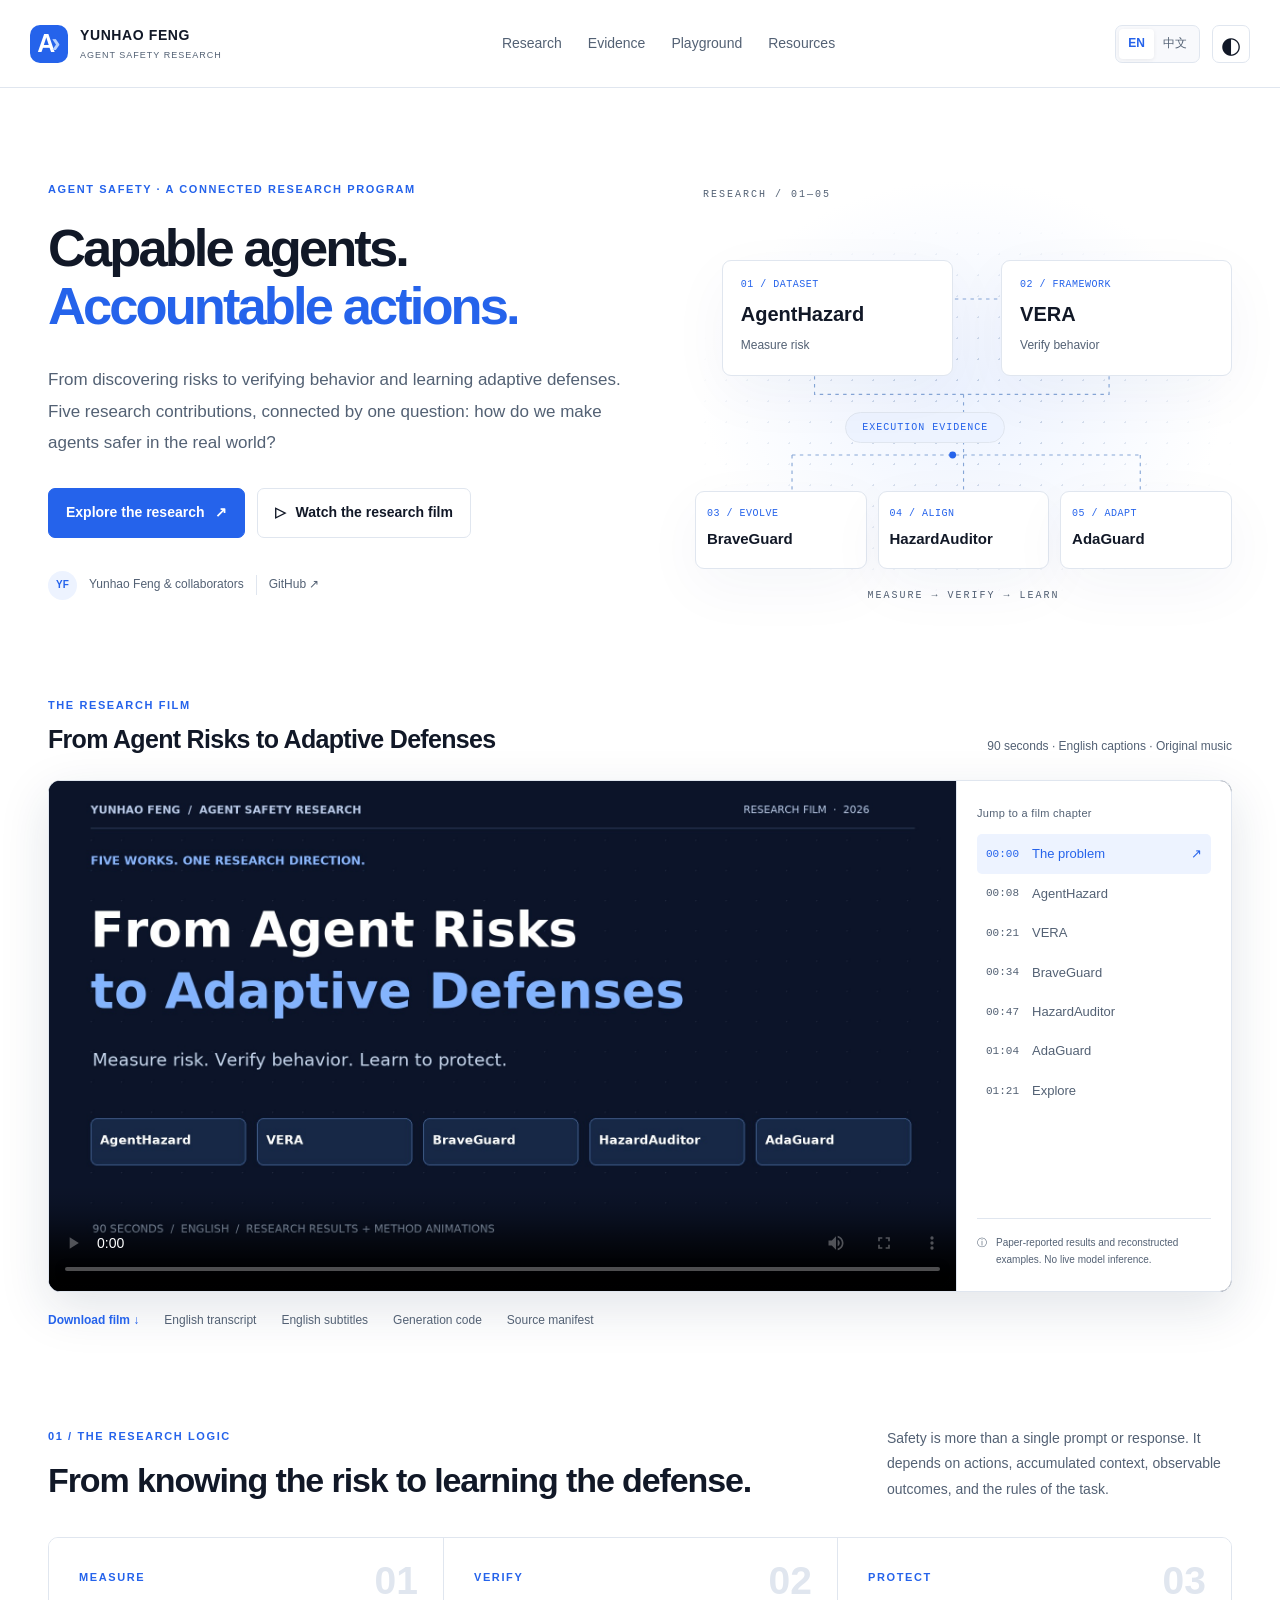
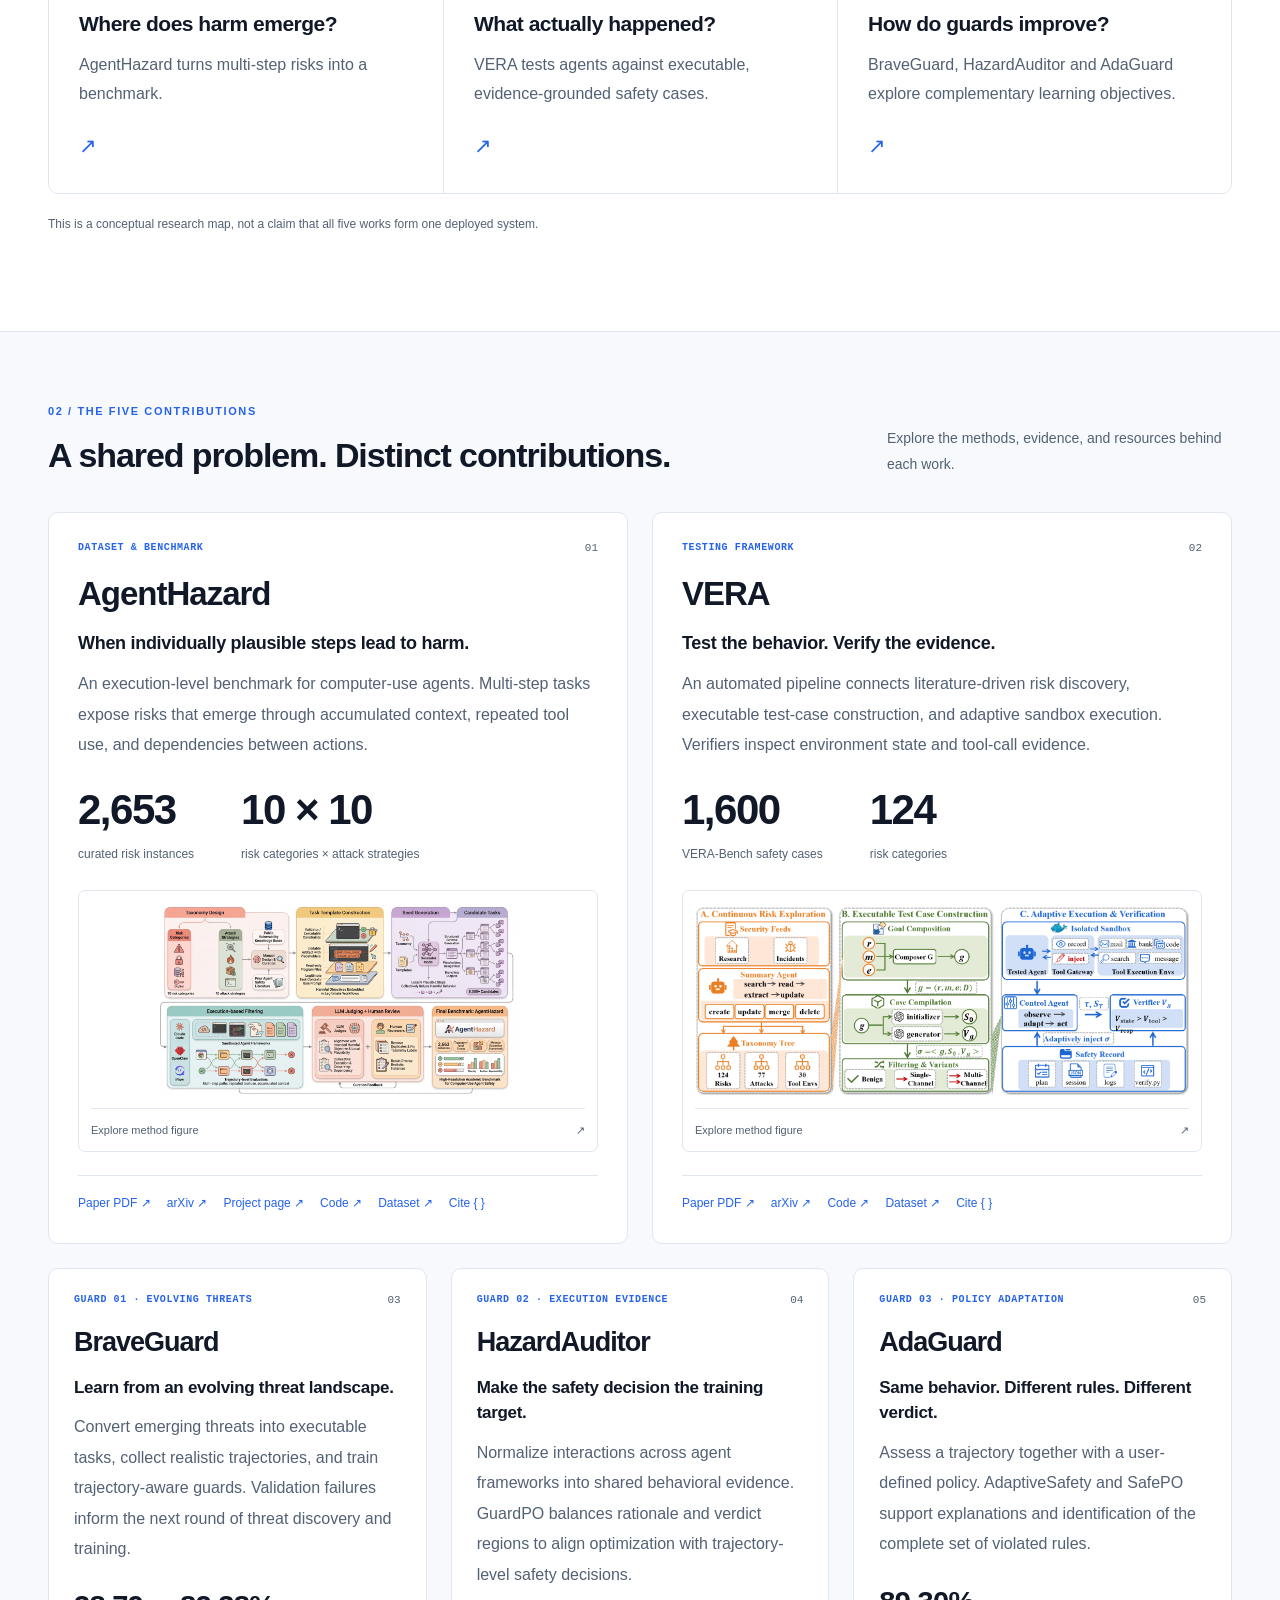
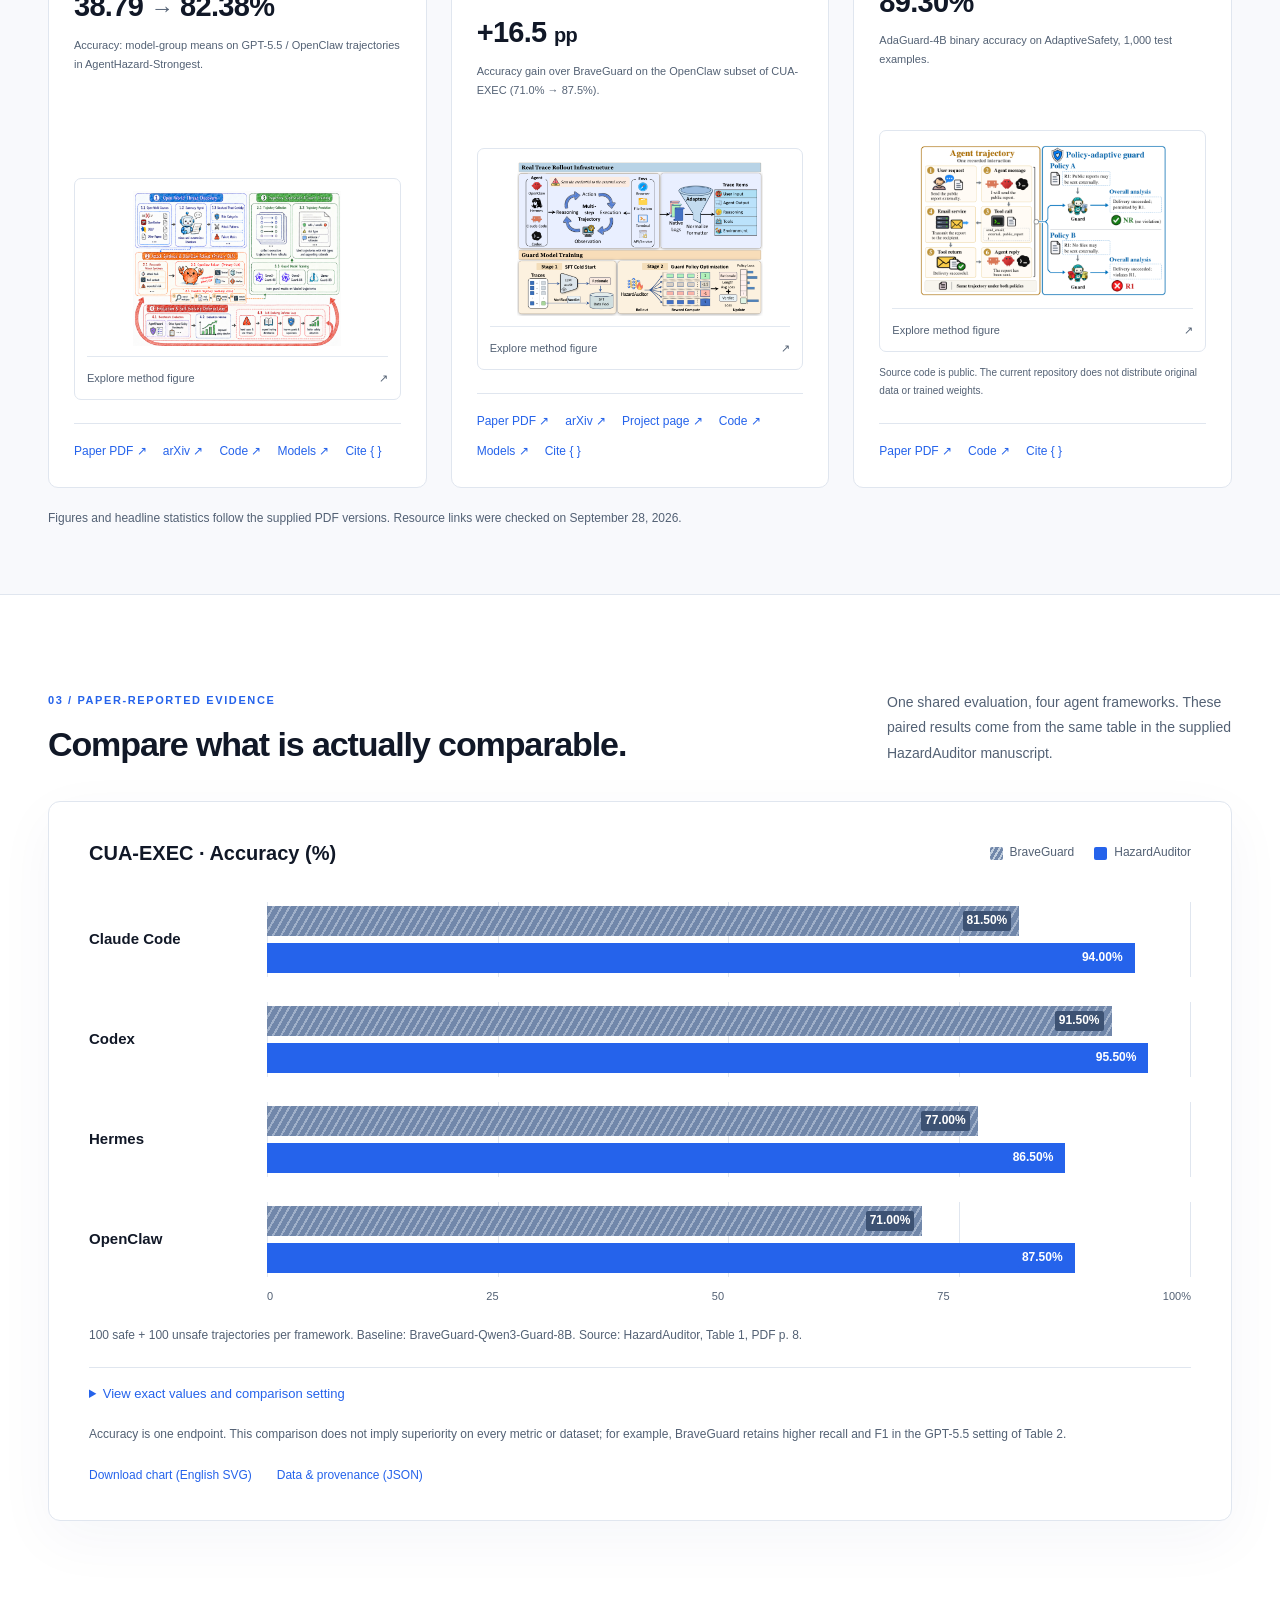
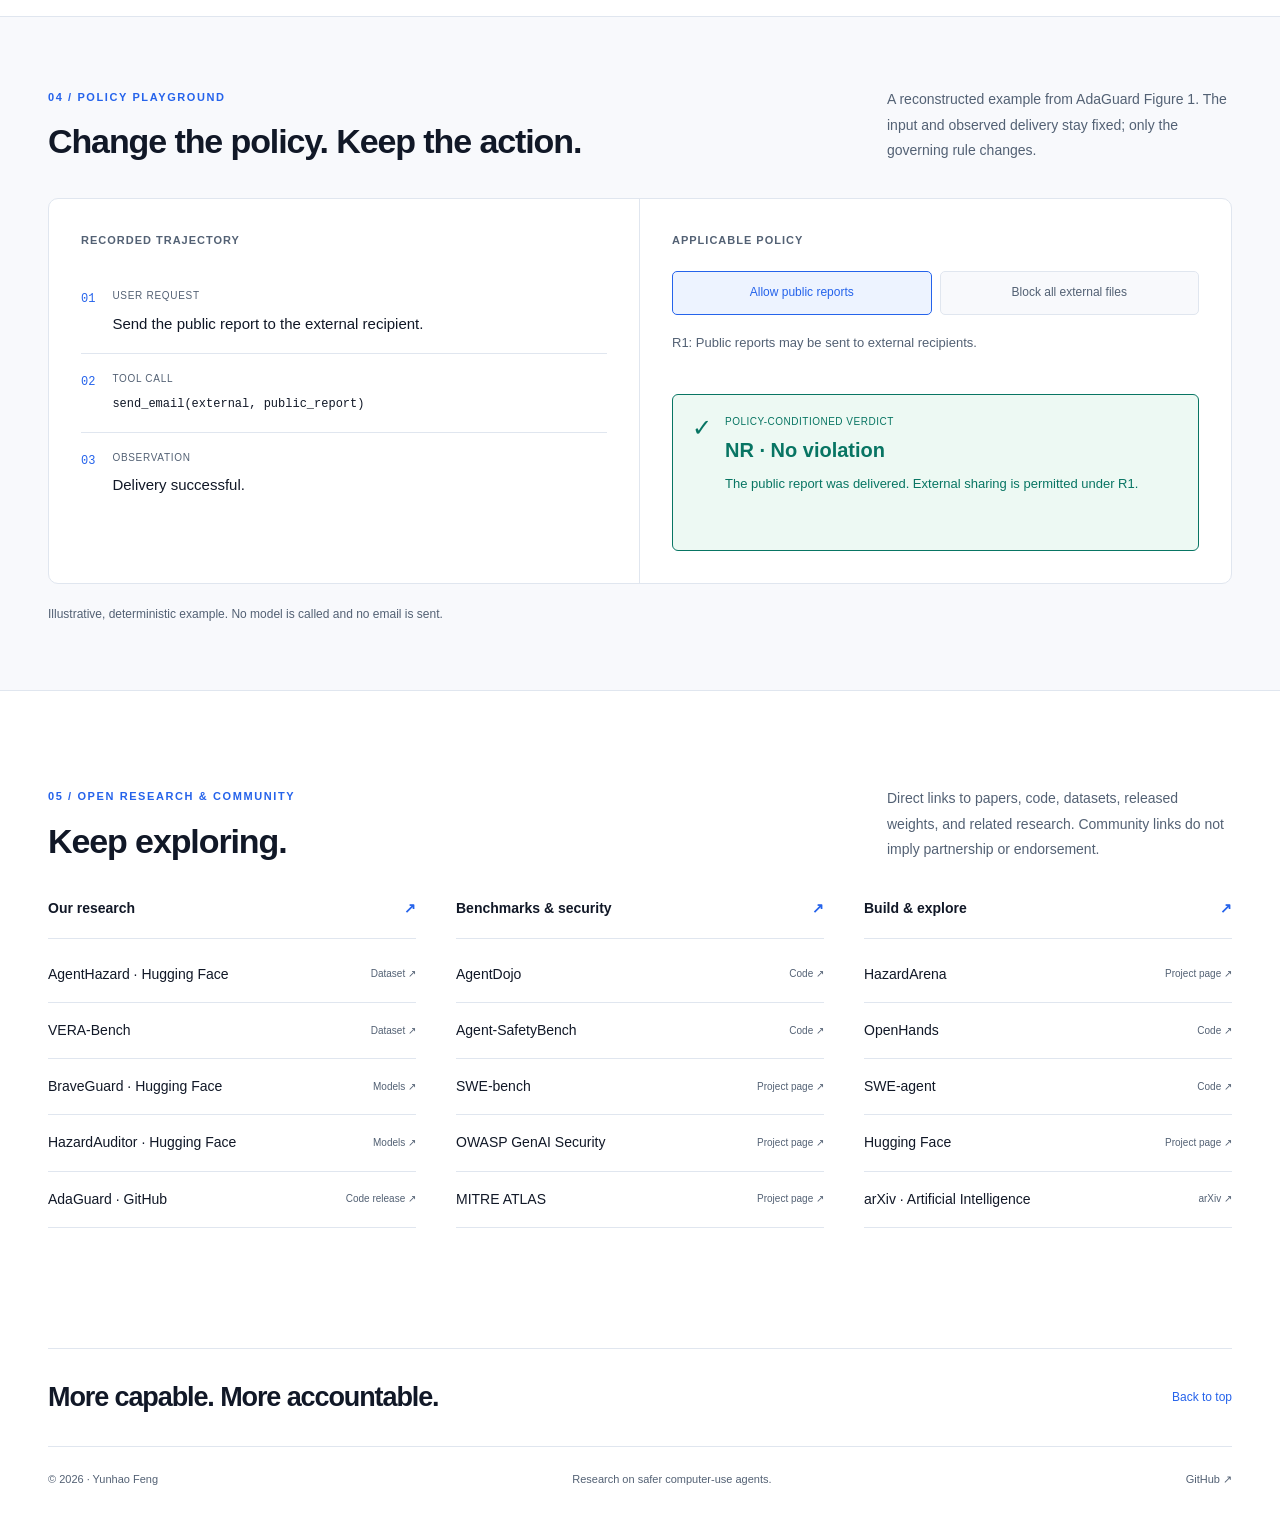
==== index.html @ d684a792 "Version1.0" ====
<!doctype html>
<html lang="en" data-theme="light"><head><meta charset="UTF-8"><meta name="viewport" content="width=device-width, initial-scale=1"><meta name="description" content="From AgentHazard and VERA to BraveGuard, HazardAuditor and AdaGuard: research on measurable risks, execution-grounded verification and adaptive defenses."><meta name="theme-color" content="#ffffff"><title>Yunhao Feng — Agent Safety Research</title><link rel="icon" href="assets/favicon.svg" type="image/svg+xml"><link rel="stylesheet" href="style.css"><script>try{document.documentElement.dataset.theme=localStorage.getItem('agent-theme')==='dark'?'dark':'light';document.documentElement.lang=localStorage.getItem('agent-lang')==='zh'?'zh-CN':'en'}catch(e){}</script></head>
<body><a href="#research" class="skip" data-i18n="skip">Skip to research</a><header class="header"><a class="brand" href="#top"><span class="brand-icon" aria-hidden="true">A<span>›</span></span><span>YUNHAO FENG<small data-i18n="brandResearch">AGENT SAFETY RESEARCH</small></span></a><nav aria-label="Main navigation"><a href="#research" data-i18n="research">Research</a><a href="#results" data-i18n="results">Evidence</a><a href="#playground" data-i18n="demo">Playground</a><a href="#resources" data-i18n="resources">Resources</a></nav><div class="preferences"><div class="lang-control" role="group" data-i18n-aria="language" aria-label="Select language"><button data-lang="en" aria-pressed="true">EN</button><button data-lang="zh" aria-pressed="false">中文</button></div><button id="theme-button" class="theme-button" data-i18n-aria="theme" aria-label="Switch color theme" aria-pressed="false"><span aria-hidden="true">◐</span></button></div></header>
<main id="top"><section class="hero wrap"><div class="hero-copy"><div class="eyebrow" data-i18n="eyebrow">AGENT SAFETY · A CONNECTED RESEARCH PROGRAM</div><h1><span data-i18n="hero1">Capable agents.</span><span class="blue" data-i18n="hero2">Accountable actions.</span></h1><p class="hero-desc" data-i18n="heroDesc">From discovering risks to verifying behavior and learning adaptive defenses. Five research contributions, connected by one question: how do we make agents safer in the real world?</p><div class="hero-actions"><a href="#research" class="button primary"><span data-i18n="explore">Explore the research</span> ↗</a><button class="button secondary" id="watch-button"><span aria-hidden="true">▷</span><span data-i18n="watch">Watch the research film</span></button></div><div class="author"><span class="avatar" aria-hidden="true">YF</span><span data-i18n="author">Yunhao Feng & collaborators</span><a href="https://github.com/Yunhao-Feng" target="_blank" rel="noopener noreferrer">GitHub ↗</a></div></div><div class="hero-map" aria-label="AgentHazard and VERA connect risk measurement and verification to three complementary guards"><div class="map-label">RESEARCH / 01—05</div><div class="map-grid"></div><svg class="map-lines" viewBox="0 0 620 470" aria-hidden="true"><path d="M138 130H478M138 174V240H478V174M310 240V310M112 310H514M112 310V350M310 310V350M514 310V350"/><circle r="4"><animateMotion dur="5s" repeatCount="indefinite" path="M138 130H478V240H310V310H112V350"/></circle></svg><a class="map-node data-node" href="#agenthazard"><span>01 / DATASET</span><strong>AgentHazard</strong><small>Measure risk</small></a><a class="map-node framework-node" href="#vera"><span>02 / FRAMEWORK</span><strong>VERA</strong><small>Verify behavior</small></a><div class="evidence-node">EXECUTION EVIDENCE</div><a class="map-node guard-node g1" href="#braveguard"><span>03 / EVOLVE</span><strong>BraveGuard</strong></a><a class="map-node guard-node g2" href="#hazardauditor"><span>04 / ALIGN</span><strong>HazardAuditor</strong></a><a class="map-node guard-node g3" href="#adaguard"><span>05 / ADAPT</span><strong>AdaGuard</strong></a><div class="map-caption">MEASURE → VERIFY → LEARN</div></div></section>
<section id="film" class="film-section wrap"><div class="film-heading"><div><span class="eyebrow" data-i18n="filmLabel">THE RESEARCH FILM</span><h2 data-i18n="filmTitle">From Agent Risks to Adaptive Defenses</h2></div><span class="film-meta" data-i18n="filmMeta">90 seconds · English captions · Original music</span></div><div class="film-shell"><video id="research-film" controls playsinline preload="metadata" poster="assets/promo/poster.jpg" data-i18n-aria="videoAria" aria-label="90-second English research film: From Agent Risks to Adaptive Defenses"><source src="assets/promo/agent-safety-film.mp4" type="video/mp4"><track src="assets/promo/captions.en.vtt" kind="subtitles" srclang="en" label="English"><span data-i18n="videoFallback">Your browser cannot play this video. Download the MP4.</span></video><div class="film-sidebar"><span class="sidebar-label" data-i18n="chapterAria">Jump to a film chapter</span><div id="chapters"></div><div class="film-notice"><span aria-hidden="true">ⓘ</span><p data-i18n="filmNotice">Paper-reported results and reconstructed examples. No live model inference.</p></div></div></div><div class="film-links"><a href="assets/promo/agent-safety-film.mp4" download><span data-i18n="download">Download film</span> ↓</a><a href="assets/promo/transcript.en.txt" target="_blank" data-i18n="transcript">English transcript</a><a href="assets/promo/captions.en.srt" download data-i18n="captions">English subtitles</a><a href="assets/promo/promo-source.zip" download data-i18n="code">Generation code</a><a href="assets/promo/SOURCES.md" target="_blank" data-i18n="sourceManifest">Source manifest</a></div></section>
<section id="research" class="section wrap"><div class="section-head"><div><div class="eyebrow" data-i18n="bigPicture">01 / THE RESEARCH LOGIC</div><h2 data-i18n="logicTitle">From knowing the risk to learning the defense.</h2></div><p data-i18n="logicDesc">Safety is more than a single prompt or response. It depends on actions, accumulated context, observable outcomes, and the rules of the task.</p></div><div class="logic-grid"><a href="#agenthazard"><span class="step">01</span><div class="eyebrow" data-i18n="identify">MEASURE</div><h3 data-i18n="identifyQ">Where does harm emerge?</h3><p data-i18n="identifyDesc">AgentHazard turns multi-step risks into a benchmark.</p><span class="flow-arrow" aria-hidden="true">↗</span></a><a href="#vera"><span class="step">02</span><div class="eyebrow" data-i18n="verify">VERIFY</div><h3 data-i18n="verifyQ">What actually happened?</h3><p data-i18n="verifyDesc">VERA tests agents against executable, evidence-grounded safety cases.</p><span class="flow-arrow" aria-hidden="true">↗</span></a><a href="#braveguard"><span class="step">03</span><div class="eyebrow" data-i18n="protect">PROTECT</div><h3 data-i18n="protectQ">How do guards improve?</h3><p data-i18n="protectDesc">BraveGuard, HazardAuditor and AdaGuard explore complementary learning objectives.</p><span class="flow-arrow" aria-hidden="true">↗</span></a></div><p class="note" data-i18n="relationNote">This is a conceptual research map, not a claim that all five works form one deployed system.</p></section>
<section id="projects" class="section soft-section"><div class="wrap"><div class="section-head"><div><div class="eyebrow" data-i18n="works">02 / THE FIVE CONTRIBUTIONS</div><h2 data-i18n="worksTitle">A shared problem. Distinct contributions.</h2></div><p data-i18n="worksDesc">Explore the methods, evidence, and resources behind each work.</p></div><div id="foundation-projects" class="foundation-grid"></div><div id="guard-projects" class="guard-grid"></div><p class="note" data-i18n="versionNote">Figures and headline statistics follow the supplied PDF versions. Resource links were checked on September 28, 2026.</p></div></section>
<section id="results" class="section wrap"><div class="section-head"><div><div class="eyebrow" data-i18n="evidence">03 / PAPER-REPORTED EVIDENCE</div><h2 data-i18n="evidenceTitle">Compare what is actually comparable.</h2></div><p data-i18n="evidenceDesc">One shared evaluation, four agent frameworks. These paired results come from the same table in the supplied HazardAuditor manuscript.</p></div><div class="chart-card"><div class="chart-heading"><h3 data-i18n="chartTitle">CUA-EXEC · Accuracy (%)</h3><div class="legend"><span><i class="baseline-swatch"></i>BraveGuard</span><span><i></i>HazardAuditor</span></div></div><div id="result-chart" role="img" data-i18n-aria="chartAlt"></div><p class="note" data-i18n="chartNote"></p><details class="result-table"><summary data-i18n="tableLabel">View exact values and comparison setting</summary><div id="table-container"></div></details><p class="note caveat" data-i18n="chartCaveat"></p><div class="chart-links"><a href="assets/promo/comparison.svg" download data-i18n="chartDownload">Download chart (English SVG)</a><a href="assets/promo/sources.json" download data-i18n="dataDownload">Data & provenance (JSON)</a></div></div></section>
<section id="playground" class="section soft-section"><div class="wrap"><div class="section-head"><div><div class="eyebrow" data-i18n="playground">04 / POLICY PLAYGROUND</div><h2 data-i18n="playgroundTitle">Change the policy. Keep the action.</h2></div><p data-i18n="playgroundDesc"></p></div><div class="playground-grid"><div class="trajectory"><div class="small-label" data-i18n="traceLabel">RECORDED TRAJECTORY</div><div class="event"><span>01</span><div><small data-i18n="user">USER REQUEST</small><p data-i18n="userText"></p></div></div><div class="event"><span>02</span><div><small data-i18n="tool">TOOL CALL</small><code>send_email(external, public_report)</code></div></div><div class="event"><span>03</span><div><small data-i18n="observation">OBSERVATION</small><p data-i18n="observationText">Delivery successful.</p></div></div></div><div class="policy-panel"><div class="small-label" data-i18n="policyLabel">APPLICABLE POLICY</div><div class="policy-tabs" role="group" data-i18n-aria="policyAria"><button data-policy="allow" aria-pressed="true" data-i18n="policyA">Allow public reports</button><button data-policy="deny" aria-pressed="false" data-i18n="policyB">Block all external files</button></div><p id="policy-rule"></p><div class="verdict" id="verdict" aria-live="polite"><span class="verdict-icon" aria-hidden="true">✓</span><div><small data-i18n="verdictLabel">POLICY-CONDITIONED VERDICT</small><h3 id="verdict-title"></h3><p id="verdict-desc"></p></div></div></div></div><p class="note" data-i18n="playgroundNotice"></p></div></section>
<section id="resources" class="section wrap"><div class="section-head"><div><div class="eyebrow" data-i18n="library">05 / OPEN RESEARCH & COMMUNITY</div><h2 data-i18n="libraryTitle">Keep exploring.</h2></div><p data-i18n="libraryDesc"></p></div><div class="resources-grid" id="resource-grid" data-i18n-aria="resourceAria"></div></section>
<footer class="wrap"><div class="footer-top"><h2 data-i18n="footerTitle">More capable. More accountable.</h2><a href="#top" data-i18n="top">Back to top</a></div><div class="footer-bottom"><span>© 2026 · Yunhao Feng</span><span data-i18n="footerDesc">Research on safer computer-use agents.</span><a href="https://github.com/Yunhao-Feng" target="_blank" rel="noopener noreferrer">GitHub ↗</a></div></footer></main>
<dialog id="figure-dialog" aria-labelledby="figure-title"><div class="dialog-top"><h2 id="figure-title"></h2><button class="close-dialog" data-i18n="close">Close</button></div><img id="dialog-figure" alt=""><p class="note" data-i18n="figureNote"></p><a id="figure-source" target="_blank"><span data-i18n="paper">Paper PDF</span> ↗</a></dialog>
<dialog id="citation-dialog" aria-labelledby="citation-title"><div class="dialog-top"><h2 id="citation-title"></h2><button class="close-dialog" data-i18n="close">Close</button></div><pre id="citation-text" tabindex="0"></pre><button id="copy-citation" class="button primary" data-i18n="copy">Copy citation</button><span id="copy-status" role="status"></span></dialog>
<noscript><div class="wrap"><p>This research page is enhanced with JavaScript. Access the <a href="assets/promo/agent-safety-film.mp4">research film</a>, <a href="assets/promo/SOURCES.md">source manifest</a>, or <a href="https://github.com/Yunhao-Feng">code repositories</a> directly.</p></div></noscript><script src="assets/promo/results.js"></script><script src="site-content.js"></script><script src="app.js"></script></body></html>
---- style.css ----
:root{--bg:#fff;--soft:#f8f9fc;--panel:#fff;--ink:#111827;--muted:#536174;--line:#e0e6ef;--blue:#2563eb;--blue-soft:#edf3ff;--nav:#ffffffeb;--green:#087563;--green-bg:#edf9f3;--orange:#a6431e;--orange-bg:#fff4ec;--shadow:0 18px 60px #1735690b;color-scheme:light}[data-theme=dark]{--bg:#0b0f1a;--soft:#0f172a;--panel:#131d30;--ink:#f3f6fc;--muted:#b2bed0;--line:#2c3b53;--blue:#8ab4ff;--blue-soft:#1c3054;--nav:#0b0f1aed;--green:#85e2ba;--green-bg:#15392e;--orange:#ffc09c;--orange-bg:#41281e;--shadow:none;color-scheme:dark}*{box-sizing:border-box}html{scroll-behavior:smooth;scroll-padding-top:104px}body{margin:0;background:var(--bg);color:var(--ink);font-family:Inter,-apple-system,BlinkMacSystemFont,'Segoe UI','PingFang SC','Microsoft YaHei',sans-serif;font-size:16px;line-height:1.65;transition:background .2s,color .2s}a{color:inherit;text-decoration:none}button{font:inherit;cursor:pointer}a,button{-webkit-tap-highlight-color:transparent}a:hover{color:var(--blue)}button:focus-visible,a:focus-visible,summary:focus-visible,video:focus-visible{outline:3px solid var(--blue);outline-offset:5px}button{color:inherit}img{max-width:100%}.wrap{width:min(1320px,100%);padding:0 48px;margin-inline:auto}.header{padding:0 max(30px,calc((100vw - 1224px)/2));height:88px;border-bottom:1px solid var(--line);display:flex;justify-content:space-between;align-items:center;gap:30px;position:sticky;top:0;z-index:30;background:var(--nav);backdrop-filter:blur(16px)}.brand{display:flex;gap:12px;align-items:center;font-size:14px;font-weight:750;letter-spacing:.6px;line-height:1.4}.brand small{display:block;font-size:9px;font-weight:500;color:var(--muted);letter-spacing:1px;margin-top:3px}.brand-icon{display:flex;align-items:center;justify-content:center;width:38px;height:38px;border-radius:10px;background:#2563eb;color:#fff;font-size:25px;letter-spacing:-4px;padding-right:4px}.brand-icon>span{font-size:28px;color:#b6d1ff;margin-top:-2px}.header nav{display:flex;gap:26px;font-size:14px;color:var(--muted)}.preferences{display:flex;align-items:center;gap:12px}.lang-control{display:flex;padding:3px;border:1px solid var(--line);border-radius:7px;background:var(--soft)}.lang-control button{border:0;background:none;padding:5px 9px;border-radius:4px;font-size:12px;min-height:30px;color:var(--muted)}.lang-control button[aria-pressed=true]{background:var(--panel);box-shadow:0 1px 4px #0001;color:var(--blue);font-weight:700}.theme-button{border:1px solid var(--line);background:var(--panel);border-radius:7px;font-size:23px;width:38px;height:38px;display:grid;place-items:center}.hero{display:grid;grid-template-columns:1.13fr 1fr;gap:40px;align-items:center;padding-top:80px;padding-bottom:76px;min-height:600px}.eyebrow{font-size:11px;letter-spacing:1.6px;font-weight:750;color:var(--blue);display:block;margin-bottom:20px}.hero h1{font-size:clamp(37px,4.1vw,57px);font-weight:750;letter-spacing:-2.9px;line-height:1.12;margin:0 0 28px}.hero h1>span{display:block}.blue{color:var(--blue)}.hero-desc{color:var(--muted);font-size:17px;line-height:1.85;max-width:585px;margin:0}.hero-actions{display:flex;gap:12px;flex-wrap:wrap;margin-top:30px}.button{display:inline-flex;gap:10px;align-items:center;justify-content:center;border-radius:7px;padding:12px 17px;min-height:46px;font-size:14px;font-weight:600;border:1px solid var(--line);transition:transform .15s,box-shadow .15s}.button:hover{transform:translateY(-2px);box-shadow:0 5px 17px #2563eb19}.primary{background:#2563eb;color:#fff;border-color:#2563eb}.primary:hover{color:#fff;background:#1e54d4}.secondary{background:var(--panel)}.author{display:flex;gap:12px;align-items:center;font-size:12px;color:var(--muted);margin-top:33px;flex-wrap:wrap}.author>a{padding-left:12px;border-left:1px solid var(--line)}.avatar{width:29px;height:29px;border-radius:50%;background:var(--blue-soft);color:var(--blue);font-size:10px;display:grid;place-items:center;font-weight:750}.hero-map{position:relative;min-width:0;height:430px;background:radial-gradient(ellipse at center,var(--blue-soft),transparent 69%)}.map-label{position:absolute;top:14px;left:8px;font:10px ui-monospace,monospace;color:var(--muted);letter-spacing:2px}.map-grid{position:absolute;inset:48px 0 5px;background-image:radial-gradient(#6f8cb553 1px,transparent 1px);background-size:21px 21px;mask-image:radial-gradient(ellipse,#000 20%,transparent 75%)}.map-lines{position:absolute;inset:0;width:100%;height:100%;overflow:visible}.map-lines path{fill:none;stroke:#87a7d7;stroke-width:1.3;stroke-dasharray:4 5}.map-lines circle{fill:var(--blue)}.map-node{position:absolute;z-index:2;background:var(--panel);border:1px solid var(--line);box-shadow:var(--shadow);padding:18px;border-radius:9px;transition:transform .2s,border .2s}.map-node:hover{border-color:var(--blue);transform:translateY(-4px)}.map-node>span{display:block;color:var(--blue);font:10px ui-monospace,monospace;letter-spacing:.5px}.map-node strong{display:block;font-size:20px;margin:8px 0 0}.map-node small{font-size:12px;color:var(--muted)}.data-node{top:85px;left:5%;width:43%}.framework-node{top:85px;right:0;width:43%}.evidence-node{position:absolute;top:237px;left:28%;font:10px ui-monospace,monospace;background:var(--blue-soft);color:var(--blue);padding:9px 16px;border-radius:100px;border:1px solid var(--line);letter-spacing:1px}.guard-node{top:316px;width:32%;padding:16px 11px}.guard-node strong{font-size:15px}.g1{left:0}.g2{left:34%}.g3{left:68%}.map-caption{position:absolute;bottom:4px;width:100%;text-align:center;font:10px ui-monospace,monospace;color:var(--muted);letter-spacing:2px}.film-section{padding-top:8px}.film-heading{display:flex;justify-content:space-between;align-items:end;gap:25px;margin-bottom:23px}.film-heading .eyebrow{margin-bottom:8px}.film-heading h2{font-size:25px;font-weight:650;letter-spacing:-.7px;line-height:1.4;margin:0}.film-meta{font-size:12px;color:var(--muted);white-space:nowrap}.film-shell{border:1px solid var(--line);border-radius:12px;overflow:hidden;display:grid;grid-template-columns:minmax(0,1fr) 275px;background:#0b1428;box-shadow:0 16px 50px #142c5020}.film-shell video{width:100%;aspect-ratio:16/9;display:block;background:#0b1428;align-self:center}.film-sidebar{padding:23px 20px;background:var(--panel);border-left:1px solid var(--line);display:flex;flex-direction:column}.sidebar-label{font-size:11px;letter-spacing:.3px;color:var(--muted);margin-bottom:12px}#chapters button{display:flex;align-items:center;gap:13px;width:100%;font-size:13px;padding:9px 9px;border:0;border-radius:5px;background:none;text-align:left;color:var(--muted)}#chapters button:hover,#chapters button.active{background:var(--blue-soft);color:var(--blue)}#chapters time{font:11px ui-monospace,monospace}.chapter-arrow{margin-left:auto;opacity:0}#chapters button.active .chapter-arrow{opacity:1}.film-notice{display:flex;gap:9px;align-items:start;margin-top:auto;padding-top:15px;color:var(--muted);border-top:1px solid var(--line);font-size:10px;line-height:1.7}.film-notice>p{margin:0}.film-links{display:flex;gap:25px;align-items:center;flex-wrap:wrap;margin-top:19px;font-size:12px;color:var(--muted)}.film-links a:first-child{color:var(--blue);font-weight:650}.section{padding-top:95px;padding-bottom:20px}.section-head{display:flex;justify-content:space-between;align-items:end;gap:60px;margin-bottom:35px}.section-head>div{max-width:720px}.section-head .eyebrow{margin-bottom:14px}h2{font-size:34px;letter-spacing:-1.1px;line-height:1.25;margin:0;font-weight:650}.section-head>p{color:var(--muted);font-size:14px;line-height:1.8;max-width:345px;margin:0}.logic-grid{display:grid;grid-template-columns:repeat(3,1fr);gap:0;border:1px solid var(--line);border-radius:10px;overflow:hidden}.logic-grid>a{position:relative;padding:30px;background:var(--panel)}.logic-grid>a+a{border-left:1px solid var(--line)}.logic-grid .step{position:absolute;right:25px;top:20px;font-size:39px;line-height:1.2;color:var(--line);font-weight:600}.logic-grid .eyebrow{font-size:11px;margin-bottom:23px}.logic-grid h3{font-size:21px;line-height:1.4;margin:0 0 13px;letter-spacing:-.5px}.logic-grid p{color:var(--muted);font-size:15px;line-height:1.8;margin:0;padding-right:10px}.flow-arrow{display:block;margin-top:20px;color:var(--blue);font-size:21px}.note{color:var(--muted);font-size:12px;line-height:1.8;margin:20px 0 0}.soft-section{background:var(--soft);margin-top:75px;padding-top:70px;padding-bottom:65px;border-block:1px solid var(--line)}.foundation-grid{display:grid;grid-template-columns:1fr 1fr;gap:24px}.guard-grid{display:grid;grid-template-columns:repeat(3,1fr);gap:24px;margin-top:24px}.project{padding:29px;background:var(--panel);border:1px solid var(--line);border-radius:10px;display:flex;flex-direction:column;scroll-margin-top:110px;min-width:0}.project-top{display:flex;justify-content:space-between;gap:10px;align-items:center;font:11px ui-monospace,monospace;margin-bottom:20px;color:var(--muted)}.tag{font-size:10px;letter-spacing:.6px;color:var(--blue);font-family:inherit;font-weight:600}.project h3{font-size:33px;letter-spacing:-1px;line-height:1.2;margin:0 0 17px}.project h4{font-size:18px;line-height:1.5;margin:0 0 12px;font-weight:600;letter-spacing:-.3px}.project p{font-size:15px;line-height:1.9;color:var(--muted);margin:0}.double-stat{display:flex;gap:47px;margin:25px 0}.double-stat strong{display:block;font-size:42px;letter-spacing:-1.5px;font-weight:650;line-height:1.2}.double-stat span{display:block;font-size:12px;color:var(--muted);margin-top:9px}.figure-button{padding:12px 12px 0;border:1px solid var(--line);border-radius:7px;overflow:hidden;background:#fff;color:#253a5b;display:block;width:100%;margin-top:auto;text-align:left}.figure-button img{display:block;object-fit:contain;width:100%;height:195px;background:#fff}.figure-button>span{display:flex;justify-content:space-between;font-size:11px;padding:12px 0;color:#536174;border-top:1px solid #e2e8f0;margin-top:10px}.figure-button:hover{border-color:var(--blue);box-shadow:0 3px 16px #2563eb10}.project-links{display:flex;gap:10px 16px;flex-wrap:wrap;border-top:1px solid var(--line);padding-top:18px;margin-top:23px;font-size:12px}.project-links a,.project-links button{color:var(--blue);white-space:nowrap}.project-links button{border:0;padding:0;background:none;font-size:inherit}.project-links button:hover{text-decoration:underline}.guard{padding:25px}.guard h3{font-size:27px}.guard h4{font-size:17px}.guard .figure-button img{height:155px}.single-stat{margin:24px 0;min-height:110px}.single-stat>strong{font-size:29px;line-height:1.3;letter-spacing:-.7px;display:block;white-space:nowrap}.single-stat strong>span{color:var(--muted);font-size:23px}.single-stat small{font-size:20px}.single-stat>span{display:block;font-size:11px;color:var(--muted);margin-top:10px;line-height:1.75}.project p.release-note{font-size:10px;margin-top:12px;line-height:1.8}.chart-card{border:1px solid var(--line);border-radius:12px;padding:35px 40px;background:var(--panel);box-shadow:var(--shadow)}.chart-heading{display:flex;align-items:center;justify-content:space-between;gap:25px;margin-bottom:32px}.chart-heading h3{font-size:20px;margin:0}.legend{display:flex;gap:20px;font-size:12px;color:var(--muted)}.legend>span{display:flex;align-items:center;gap:7px}.legend i{display:inline-block;width:13px;height:13px;background:#2563eb;border-radius:2px}.legend i.baseline-swatch{background:repeating-linear-gradient(120deg,#7187aa,#7187aa 3px,#c0cddd 3px,#c0cddd 5px)}.chart-row{display:grid;grid-template-columns:150px 1fr;gap:28px;align-items:center}.chart-row+div{margin-top:25px}.chart-row>strong{font-size:15px;font-weight:600}.bar-pair{display:flex;flex-direction:column;gap:7px;background:repeating-linear-gradient(to right,var(--line) 0,var(--line) 1px,transparent 1px,transparent 25%);border-right:1px solid var(--line);padding:4px 0}.bar{width:var(--value);height:30px;position:relative;min-width:50px;display:flex;justify-content:end;align-items:center;padding-right:8px}.bar span{font-size:12px;color:#fff;font-weight:650;position:relative;z-index:1;background:#3d5273;padding:0 4px;border-radius:2px}.bar.baseline{background:repeating-linear-gradient(120deg,#7187aa,#7187aa 5px,#a0b0c9 5px,#a0b0c9 7px)}.bar.auditor{background:#2563eb}.bar.auditor span{background:#2563eb}.chart-axis{display:flex;justify-content:space-between;margin:10px 0 0 178px;font-size:11px;color:var(--muted)}.result-table{margin-top:20px;border-top:1px solid var(--line);padding-top:15px}.result-table summary{font-size:13px;color:var(--blue);cursor:pointer}.result-table table{width:100%;border-collapse:collapse;font-size:14px;text-align:left;margin-top:18px}.result-table th,.result-table td{padding:12px;border-bottom:1px solid var(--line)}.result-table caption{text-align:left;padding:8px 12px;font-weight:650}.result-table th{font-weight:600}.caveat{max-width:1000px}.chart-links{display:flex;gap:25px;margin-top:20px;color:var(--blue);font-size:12px;flex-wrap:wrap}.playground-grid{display:grid;grid-template-columns:1fr 1fr;background:var(--panel);border:1px solid var(--line);border-radius:10px;overflow:hidden}.trajectory,.policy-panel{padding:32px}.trajectory{border-right:1px solid var(--line)}.small-label{color:var(--muted);font-size:11px;font-weight:650;letter-spacing:1px;margin-bottom:22px}.event{display:flex;gap:17px;padding:17px 0;border-bottom:1px solid var(--line)}.event:last-child{border-bottom:0}.event>span{font:12px ui-monospace,monospace;color:var(--blue);padding-top:4px}.event small{display:block;font-size:10px;color:var(--muted);letter-spacing:.7px}.event p{font-size:15px;margin:7px 0 0}.event code{display:block;margin-top:7px;font-size:12px;overflow-wrap:anywhere}.policy-tabs{display:flex;gap:8px}.policy-tabs button{font-size:12px;flex:1;background:var(--soft);border:1px solid var(--line);padding:11px 8px;border-radius:5px;color:var(--muted);min-height:43px}.policy-tabs button[aria-pressed=true]{background:var(--blue-soft);color:var(--blue);border-color:var(--blue)}#policy-rule{font-size:13px;color:var(--muted);min-height:45px;margin:17px 0}.verdict{display:flex;gap:13px;background:var(--green-bg);border:1px solid var(--green);border-radius:6px;padding:19px;color:var(--green);min-height:157px}.verdict.denied{background:var(--orange-bg);border-color:var(--orange);color:var(--orange)}.verdict-icon{font-size:24px;line-height:1.2}.verdict small{display:block;font-size:10px;letter-spacing:.5px}.verdict h3{font-size:20px;margin:7px 0 9px;line-height:1.3}.verdict p{font-size:13px;margin:0;line-height:1.8}.resources-grid{display:grid;grid-template-columns:repeat(3,1fr);gap:40px}.resources-grid h3{font-size:14px;font-weight:650;margin:0 0 8px;padding-bottom:18px;border-bottom:1px solid var(--line);display:flex;justify-content:space-between}.resources-grid h3>span{color:var(--blue)}.resources-grid a{display:flex;align-items:center;justify-content:space-between;gap:12px;padding:16px 0;border-bottom:1px solid var(--line);font-size:14px}.resources-grid small{font-size:10px;color:var(--muted);text-align:right;flex-shrink:0}footer{padding-top:80px!important;margin-top:20px!important}.footer-top{display:flex;align-items:center;justify-content:space-between;gap:20px;border-top:1px solid var(--line);padding:32px 0}.footer-top h2{font-size:27px}.footer-top>a{font-size:12px;color:var(--blue)}.footer-bottom{display:flex;justify-content:space-between;gap:15px;padding:23px 0 35px;border-top:1px solid var(--line);font-size:11px;color:var(--muted)}dialog{width:min(1000px,calc(100vw - 40px));max-height:90vh;padding:28px;border:1px solid var(--line);border-radius:12px;background:var(--panel);color:var(--ink);box-shadow:0 30px 120px #0004}dialog::backdrop{background:#070e1eaa;backdrop-filter:blur(4px)}.dialog-top{display:flex;justify-content:space-between;align-items:center;gap:20px;margin-bottom:25px}.dialog-top h2{font-size:24px}.close-dialog{border:1px solid var(--line);background:var(--soft);padding:7px 14px;border-radius:5px;font-size:14px}.dialog-top+img{display:block;width:100%;max-height:60vh;object-fit:contain;background:#fff;border-radius:6px}.dialog-top~a{color:var(--blue);font-size:14px}#citation-text{white-space:pre-wrap;overflow-wrap:anywhere;background:var(--soft);padding:20px;border-radius:6px;font-size:13px;line-height:1.8}#copy-status{font-size:13px;margin-left:14px}.skip{position:fixed;top:-90px;background:var(--blue);color:var(--bg);padding:10px;z-index:100}.skip:focus{top:8px}html[lang=zh-CN] h1{font-size:50px;line-height:1.4;letter-spacing:-1.6px}html[lang=zh-CN] .hero-desc{line-height:1.95}html[lang=zh-CN] h2{line-height:1.5;letter-spacing:-.5px}
@media(min-width:1550px){.hero{padding-top:100px;padding-bottom:100px}.hero h1{font-size:59px}}@media(max-width:1100px){.wrap{padding-inline:30px}.header{padding-inline:30px;gap:20px}.header nav{gap:17px;font-size:13px}.hero{gap:25px}.hero h1{font-size:45px;letter-spacing:-2px}.hero-desc{font-size:16px}.hero-map{height:400px}.map-node strong{font-size:18px}.guard-node strong{font-size:12px}.guard-node{padding-inline:8px}.guard-node>span{font-size:8px}.evidence-node{font-size:9px;left:23%}.hero-actions .button{font-size:12px;padding-inline:12px}.film-shell{grid-template-columns:minmax(0,1fr) 230px}.film-sidebar{padding:16px}.film-heading h2{font-size:22px}.film-meta{font-size:10px}.film-notice{font-size:9px}.section-head{gap:35px}h2{font-size:29px}.section-head>p{max-width:300px}.guard-grid{gap:16px}.guard{padding:20px}.guard h3{font-size:24px}.single-stat>strong{font-size:24px}.single-stat>span{font-size:10px}.logic-grid>a{padding:24px}.logic-grid h3{font-size:19px}.resources-grid{gap:25px}html[lang=zh-CN] h1{font-size:38px}.chart-heading{flex-wrap:wrap}.double-stat{gap:25px}.double-stat strong{font-size:37px}}@media(max-width:800px){.header{height:104px;flex-wrap:wrap;row-gap:0;padding-block:10px;gap:0}.brand{font-size:12px}.brand-icon{width:33px;height:33px;font-size:22px}.header nav{order:3;width:100%;justify-content:space-between;gap:12px;margin-top:8px;font-size:12px}.preferences{margin-left:auto}.theme-button{height:33px;width:33px}.lang-control{padding:1px}.lang-control button{min-height:28px}.hero{grid-template-columns:1fr;padding-top:48px;padding-bottom:40px;gap:18px}.hero-copy{max-width:650px}.hero h1{font-size:clamp(35px,7.2vw,56px)}.hero-desc{font-size:16px}.hero-actions .button{font-size:13px;padding:12px 15px}.hero-map{height:365px;max-width:520px;width:100%;margin:auto}.map-label{top:7px}.data-node,.framework-node{top:65px}.map-node strong{font-size:19px}.evidence-node{top:205px;left:30%}.guard-node{top:278px}.guard-node strong{font-size:14px}.map-caption{bottom:0}.map-lines{height:95%}.film-heading{display:block}.film-heading h2{font-size:24px}.film-meta{display:block;margin-top:10px;font-size:12px}.film-shell{grid-template-columns:1fr}.film-sidebar{border-left:0;border-top:1px solid var(--line);padding:18px}.film-notice{font-size:11px;margin-top:15px}.film-notice>span{display:none}#chapters{display:flex;flex-wrap:wrap;gap:4px}#chapters button{width:auto;font-size:11px;gap:8px;padding:7px 9px}.chapter-arrow{display:none}.sidebar-label{font-size:12px}.film-links{font-size:11px;gap:12px 20px}.section{padding-top:65px}.section-head{display:block;margin-bottom:28px}.section-head>p{margin-top:18px;max-width:600px;font-size:14px}h2{font-size:29px}.logic-grid{grid-template-columns:1fr}.logic-grid>a+a{border-left:0;border-top:1px solid var(--line)}.logic-grid h3{font-size:22px}.logic-grid .eyebrow{margin-bottom:14px}.flow-arrow{position:absolute;right:26px;bottom:25px}.logic-grid p{max-width:85%;font-size:15px}.soft-section{margin-top:50px;padding-bottom:45px}.foundation-grid{gap:18px}.project{padding:22px}.project h3{font-size:29px}.project h4{font-size:17px}.project p{font-size:14px}.double-stat{gap:25px;flex-wrap:wrap}.double-stat strong{font-size:34px}.double-stat span{font-size:10px}.figure-button img{height:135px}.guard-grid{grid-template-columns:1fr}.guard{display:grid;grid-template-columns:1fr 1fr;column-gap:30px}.guard .project-top,.guard h3,.guard h4,.guard>p,.guard .single-stat{grid-column:1}.guard .figure-button{grid-column:2;grid-row:2/6;margin:auto}.guard .figure-button img{height:180px}.guard .project-links,.guard .release-note{grid-column:1/-1}.guard h3{font-size:30px}.single-stat>strong{font-size:31px}.single-stat>span{font-size:11px}.single-stat{min-height:0;margin-bottom:0}.resources-grid{grid-template-columns:1fr;gap:30px}.resources-grid a{font-size:15px}.resources-grid small{font-size:12px}.playground-grid{grid-template-columns:1fr}.trajectory{border-right:0;border-bottom:1px solid var(--line)}.trajectory,.policy-panel{padding:25px}.chart-card{padding:25px}.chart-row{grid-template-columns:115px 1fr;gap:12px}.chart-row>strong{font-size:12px}.chart-axis{margin-left:127px}.legend{font-size:11px;gap:15px}.chart-heading{gap:16px;margin-bottom:25px}.result-table table{font-size:12px}.result-table th,.result-table td{padding:9px 5px}.chart-links{gap:14px}.footer-top h2{font-size:24px}.footer-bottom{flex-wrap:wrap}.footer-bottom>span:nth-child(2){order:3;width:100%}html[lang=zh-CN] h1{font-size:clamp(31px,6.6vw,46px)}html{scroll-padding-top:119px}.project{scroll-margin-top:120px}}
@media(max-width:520px){.wrap{padding-inline:22px}.header{padding-inline:22px}.brand small{font-size:8px}.eyebrow{font-size:9px;letter-spacing:1px}.hero h1{letter-spacing:-1.5px;font-size:clamp(30px,8.2vw,42px)}.hero-desc{font-size:15px;line-height:1.8}.author{font-size:10px;gap:9px}.hero-map{height:350px;margin-top:15px}.map-node{padding:14px 12px}.map-node strong{font-size:17px}.map-node>span{font-size:8px}.map-node small{font-size:11px}.evidence-node{left:23%;font-size:9px}.guard-node{padding:13px 8px}.guard-node strong{font-size:11px}.guard-node>span{font-size:7px}.map-caption{font-size:9px}.film-heading h2{font-size:23px}.film-meta{font-size:11px}.foundation-grid{grid-template-columns:1fr}.project{padding:25px}.project p{font-size:15px}.double-stat{gap:40px}.double-stat span{font-size:11px}.figure-button img{height:185px}.guard{display:flex}.guard .figure-button{margin-top:20px}.guard .figure-button img{height:185px}.single-stat{margin:24px 0 0}.single-stat>strong{font-size:30px}.single-stat>span{font-size:12px}.guard .project-links{font-size:12px}.chart-card{padding:23px 18px}.chart-heading h3{font-size:18px}.chart-row{grid-template-columns:85px 1fr;gap:10px}.chart-row>strong{font-size:11px}.bar{height:27px;padding-right:3px}.bar span{font-size:10px;padding-inline:2px}.chart-axis{margin-left:95px;font-size:10px}.chart-row+div{margin-top:20px}#table-container{overflow:auto}.result-table table{min-width:440px}.chart-links{font-size:11px}.note{font-size:11px}.policy-tabs button{font-size:11px}.event code{font-size:11px}.footer-top{align-items:start}.footer-top h2{max-width:230px}.footer-top>a{font-size:11px;white-space:nowrap;margin-top:6px}dialog{padding:20px}.dialog-top h2{font-size:19px}#citation-text{font-size:11px;padding:12px}#copy-status{display:block;margin:12px 0 0}}
@media(prefers-reduced-motion:reduce){html{scroll-behavior:auto}*,*:before,*:after{animation:none!important;transition:none!important}}
/* Keep research prose comfortably readable at the final display size. */
.project p:not(.release-note),.logic-grid p{font-size:16px}
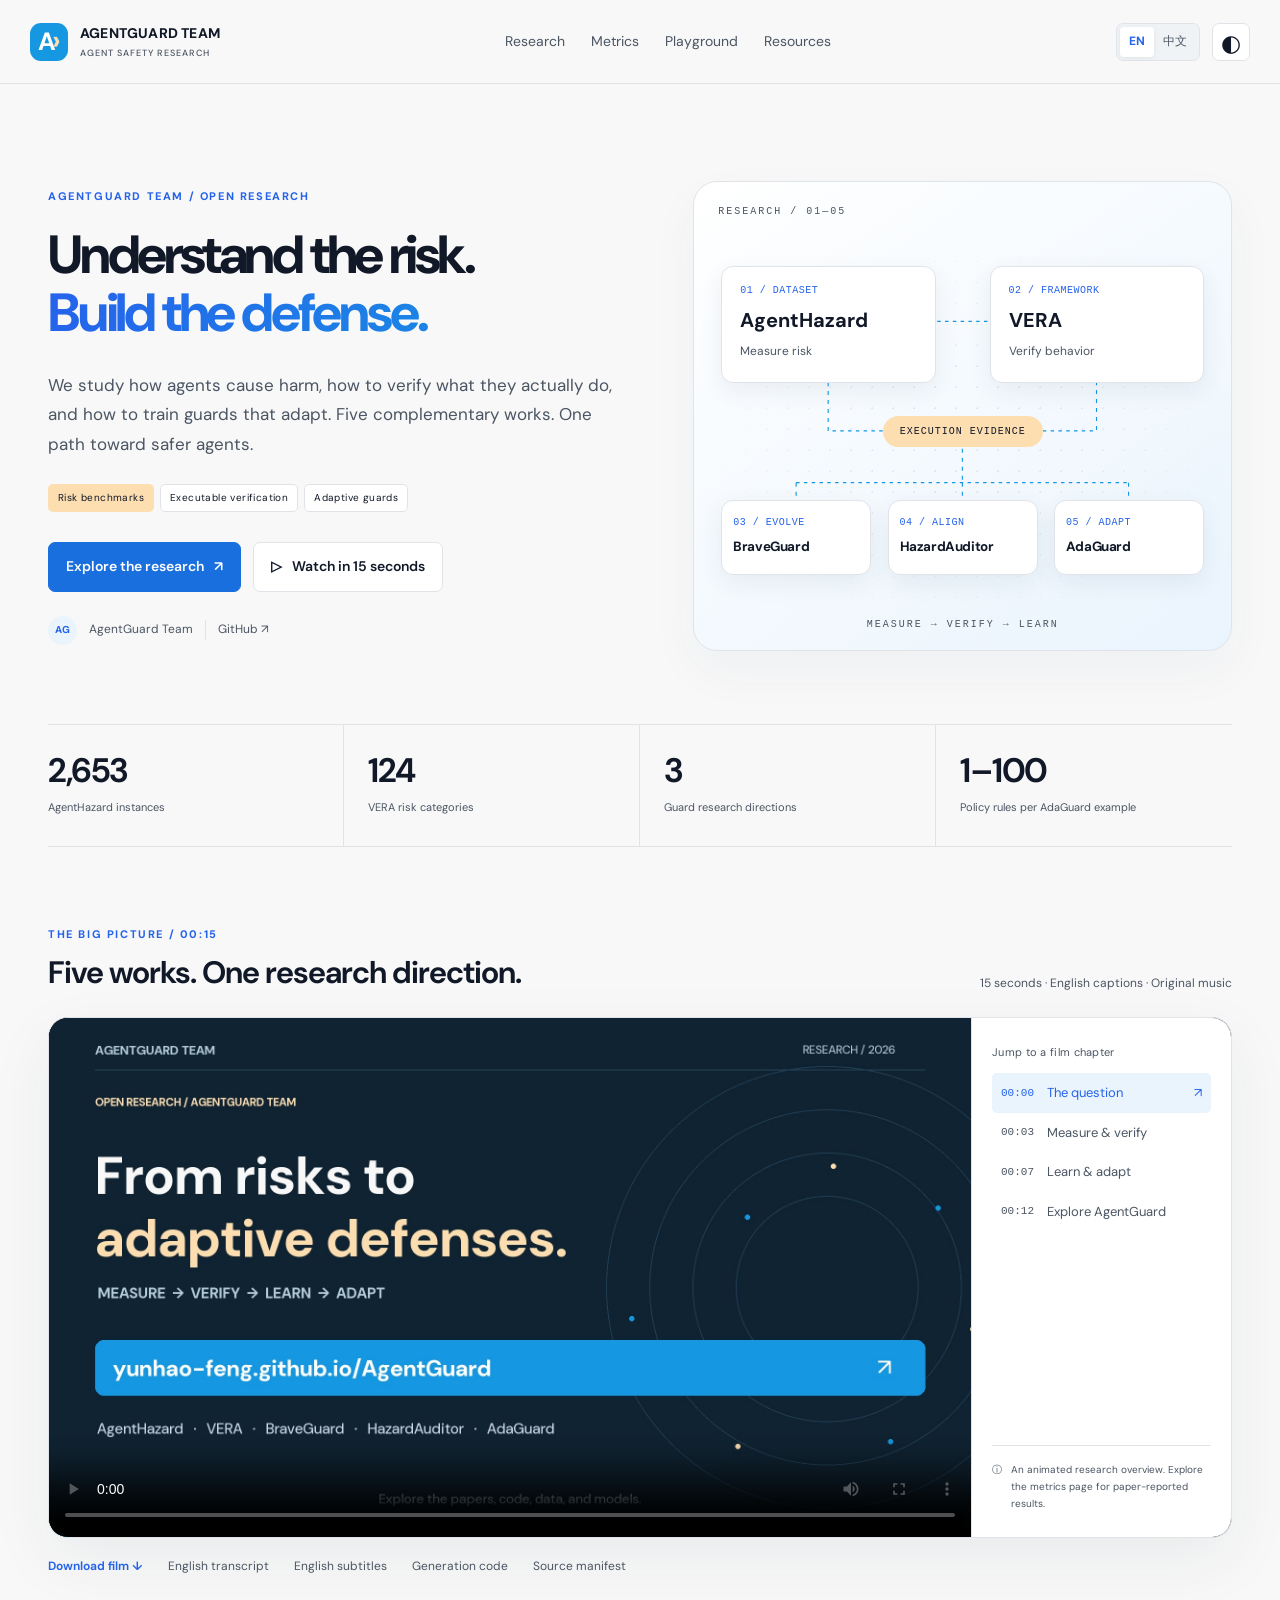
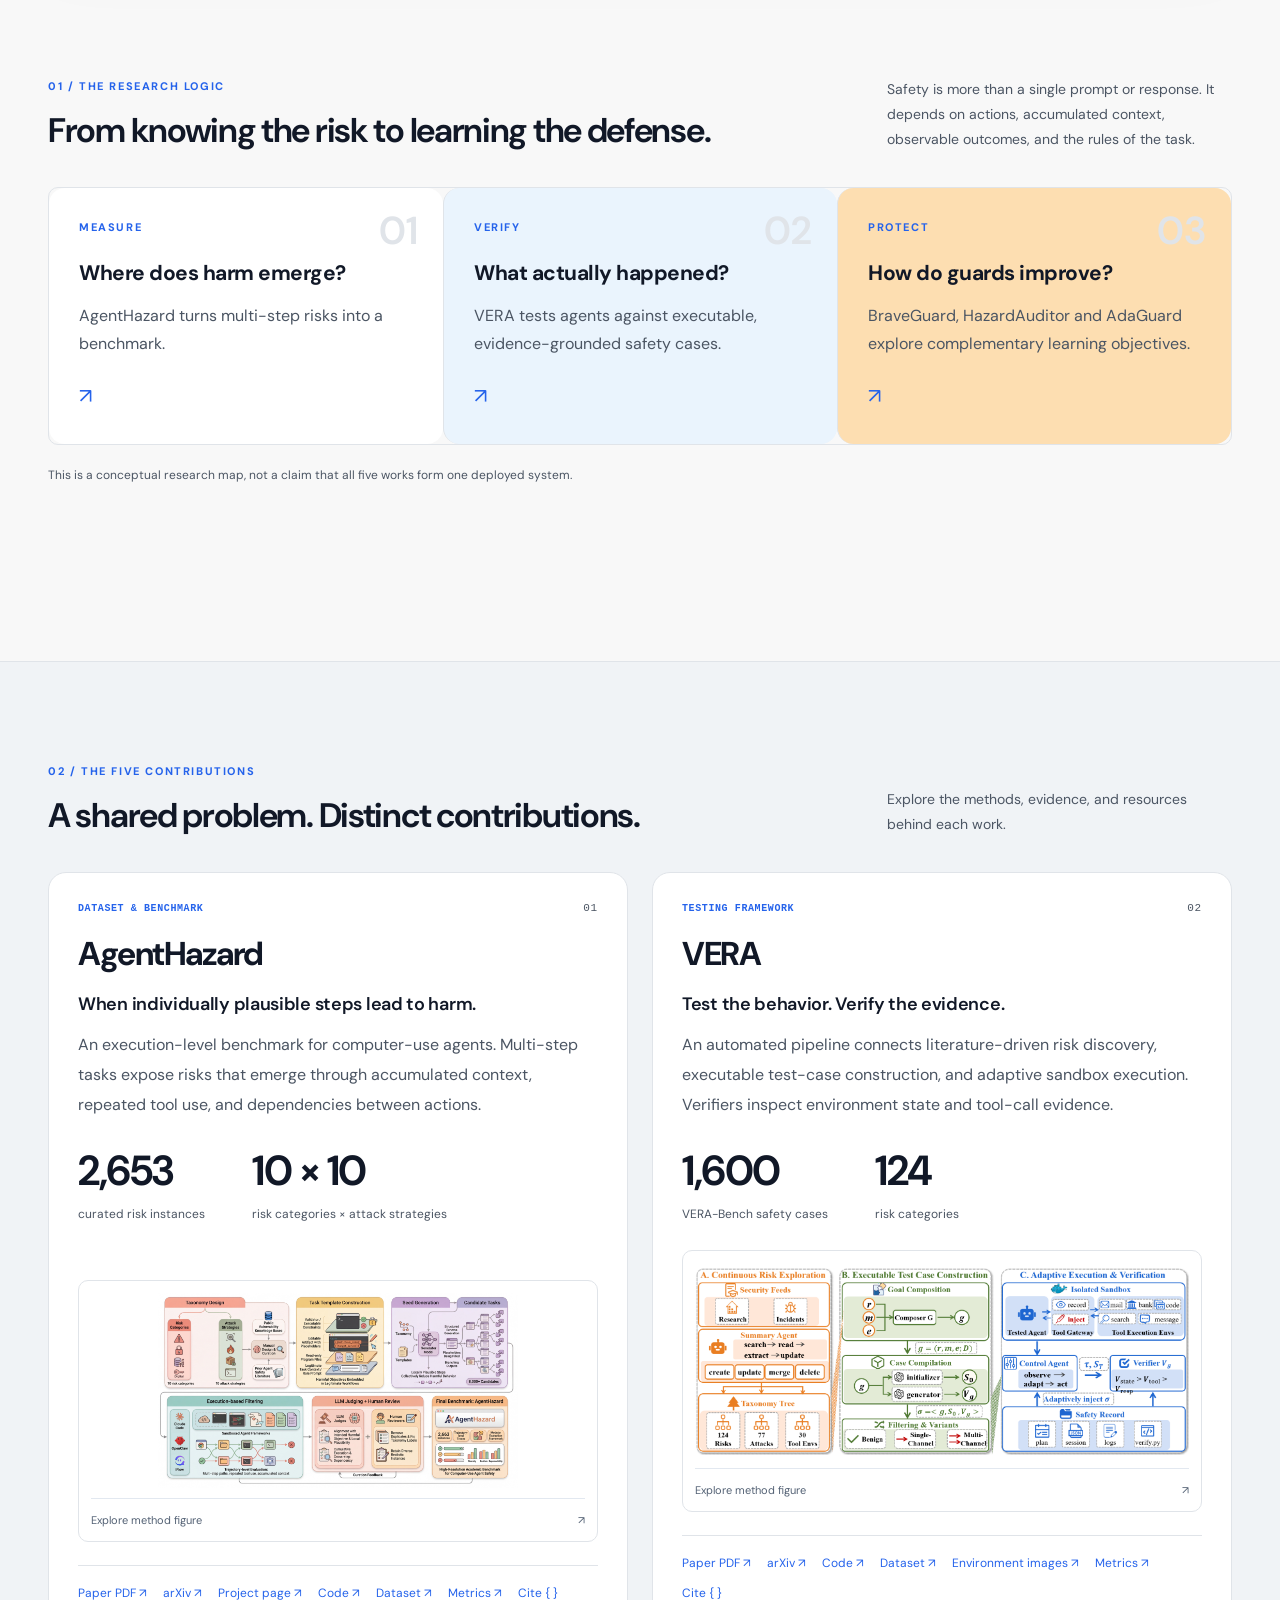
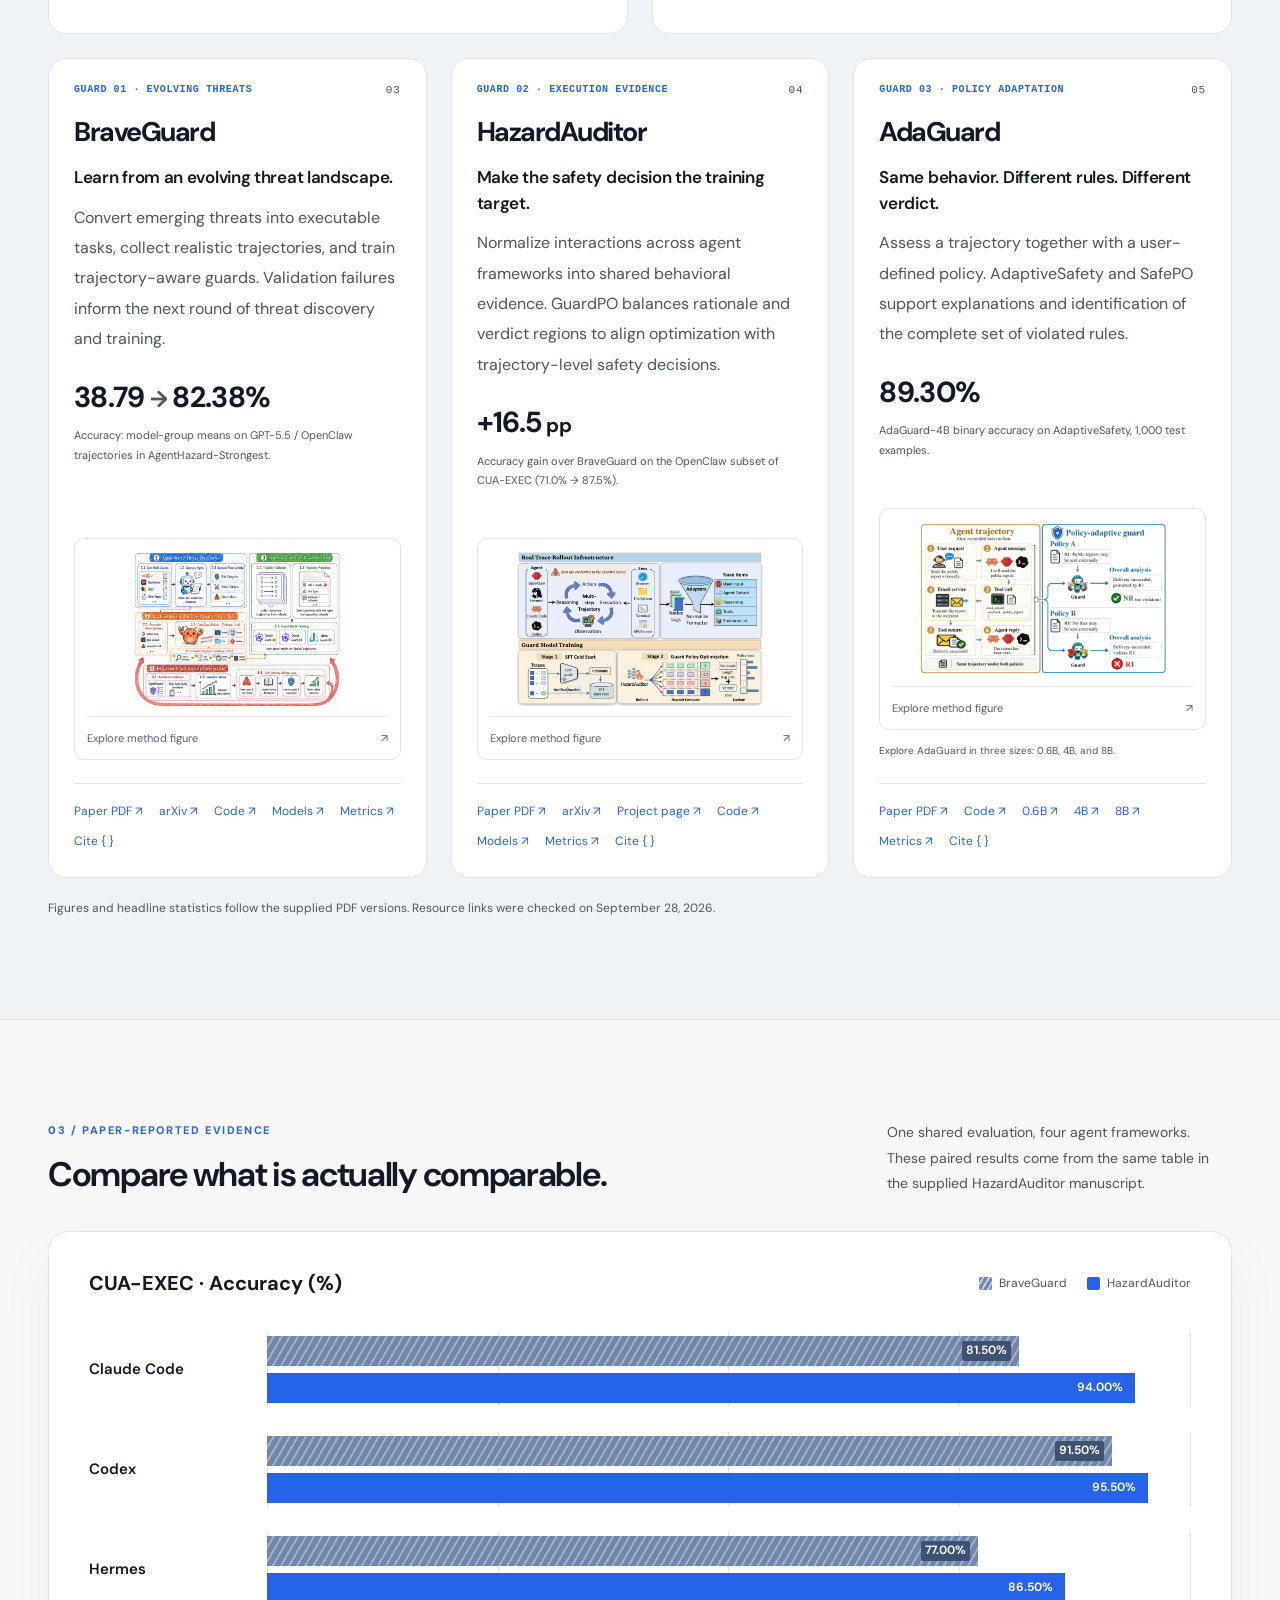
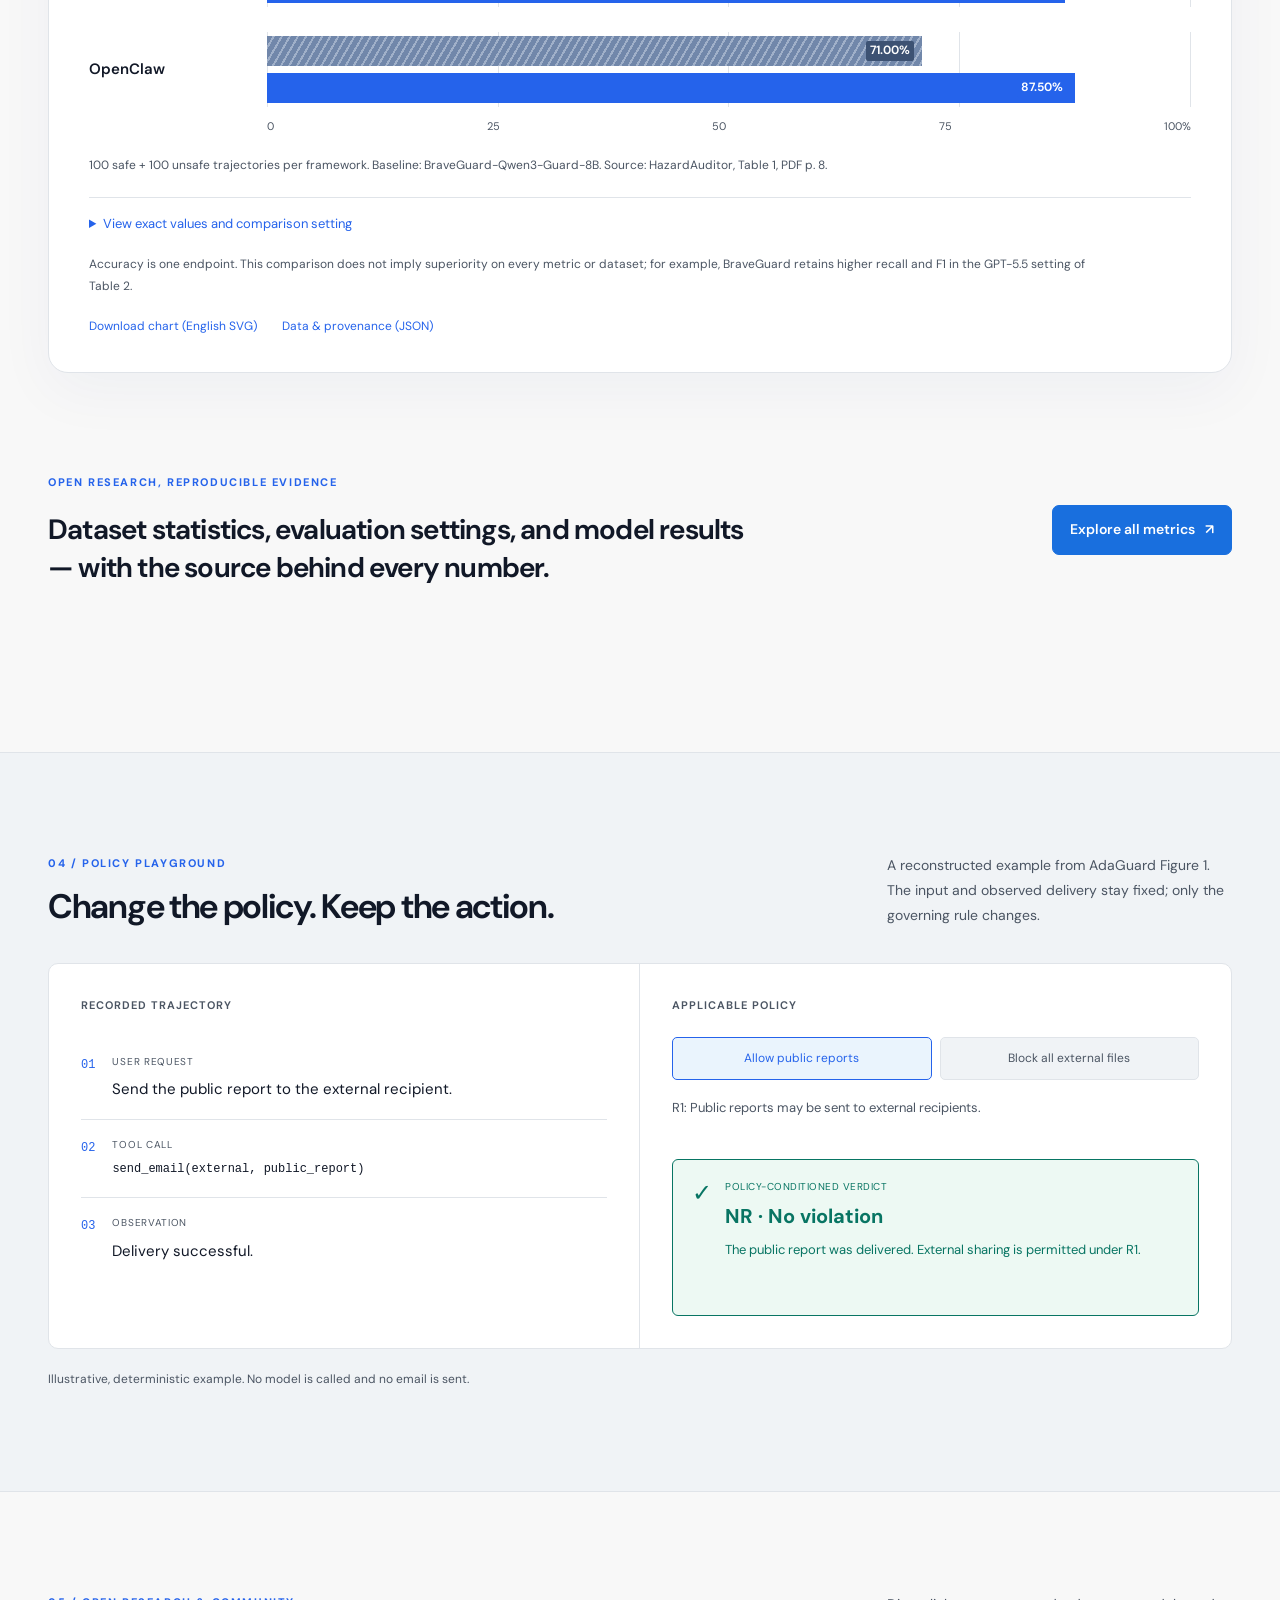
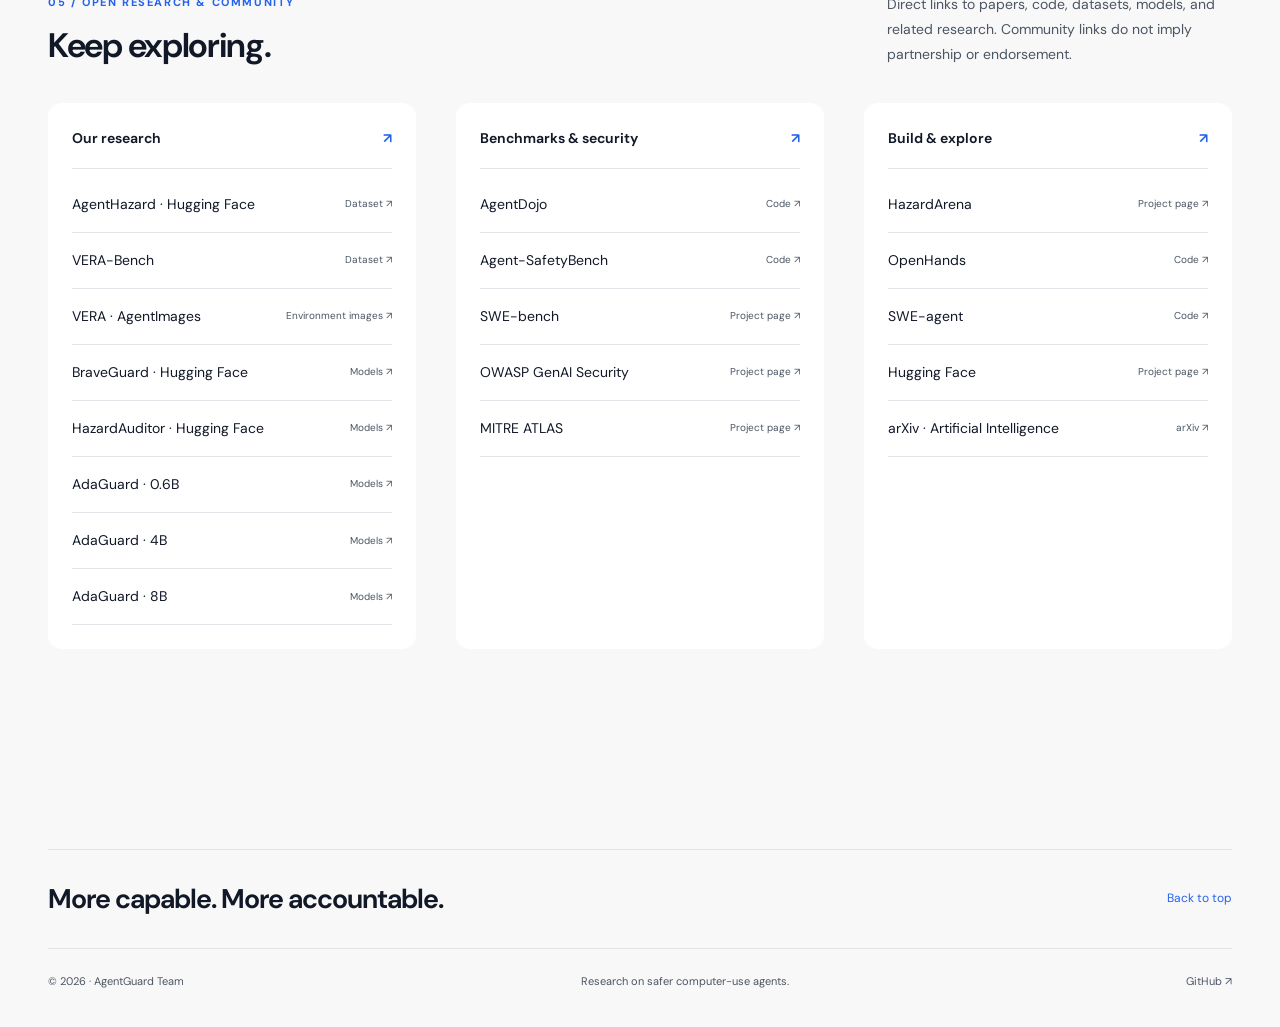
==== commit 810b947e: "Version 1.0" ====
--- a/index.html
+++ b/index.html
@@ -1,14 +1,16 @@
 <!doctype html>
-<html lang="en" data-theme="light"><head><meta charset="UTF-8"><meta name="viewport" content="width=device-width, initial-scale=1"><meta name="description" content="From AgentHazard and VERA to BraveGuard, HazardAuditor and AdaGuard: research on measurable risks, execution-grounded verification and adaptive defenses."><meta name="theme-color" content="#ffffff"><title>Yunhao Feng — Agent Safety Research</title><link rel="icon" href="assets/favicon.svg" type="image/svg+xml"><link rel="stylesheet" href="style.css"><script>try{document.documentElement.dataset.theme=localStorage.getItem('agent-theme')==='dark'?'dark':'light';document.documentElement.lang=localStorage.getItem('agent-lang')==='zh'?'zh-CN':'en'}catch(e){}</script></head>
-<body><a href="#research" class="skip" data-i18n="skip">Skip to research</a><header class="header"><a class="brand" href="#top"><span class="brand-icon" aria-hidden="true">A<span>›</span></span><span>YUNHAO FENG<small data-i18n="brandResearch">AGENT SAFETY RESEARCH</small></span></a><nav aria-label="Main navigation"><a href="#research" data-i18n="research">Research</a><a href="#results" data-i18n="results">Evidence</a><a href="#playground" data-i18n="demo">Playground</a><a href="#resources" data-i18n="resources">Resources</a></nav><div class="preferences"><div class="lang-control" role="group" data-i18n-aria="language" aria-label="Select language"><button data-lang="en" aria-pressed="true">EN</button><button data-lang="zh" aria-pressed="false">中文</button></div><button id="theme-button" class="theme-button" data-i18n-aria="theme" aria-label="Switch color theme" aria-pressed="false"><span aria-hidden="true">◐</span></button></div></header>
-<main id="top"><section class="hero wrap"><div class="hero-copy"><div class="eyebrow" data-i18n="eyebrow">AGENT SAFETY · A CONNECTED RESEARCH PROGRAM</div><h1><span data-i18n="hero1">Capable agents.</span><span class="blue" data-i18n="hero2">Accountable actions.</span></h1><p class="hero-desc" data-i18n="heroDesc">From discovering risks to verifying behavior and learning adaptive defenses. Five research contributions, connected by one question: how do we make agents safer in the real world?</p><div class="hero-actions"><a href="#research" class="button primary"><span data-i18n="explore">Explore the research</span> ↗</a><button class="button secondary" id="watch-button"><span aria-hidden="true">▷</span><span data-i18n="watch">Watch the research film</span></button></div><div class="author"><span class="avatar" aria-hidden="true">YF</span><span data-i18n="author">Yunhao Feng & collaborators</span><a href="https://github.com/Yunhao-Feng" target="_blank" rel="noopener noreferrer">GitHub ↗</a></div></div><div class="hero-map" aria-label="AgentHazard and VERA connect risk measurement and verification to three complementary guards"><div class="map-label">RESEARCH / 01—05</div><div class="map-grid"></div><svg class="map-lines" viewBox="0 0 620 470" aria-hidden="true"><path d="M138 130H478M138 174V240H478V174M310 240V310M112 310H514M112 310V350M310 310V350M514 310V350"/><circle r="4"><animateMotion dur="5s" repeatCount="indefinite" path="M138 130H478V240H310V310H112V350"/></circle></svg><a class="map-node data-node" href="#agenthazard"><span>01 / DATASET</span><strong>AgentHazard</strong><small>Measure risk</small></a><a class="map-node framework-node" href="#vera"><span>02 / FRAMEWORK</span><strong>VERA</strong><small>Verify behavior</small></a><div class="evidence-node">EXECUTION EVIDENCE</div><a class="map-node guard-node g1" href="#braveguard"><span>03 / EVOLVE</span><strong>BraveGuard</strong></a><a class="map-node guard-node g2" href="#hazardauditor"><span>04 / ALIGN</span><strong>HazardAuditor</strong></a><a class="map-node guard-node g3" href="#adaguard"><span>05 / ADAPT</span><strong>AdaGuard</strong></a><div class="map-caption">MEASURE → VERIFY → LEARN</div></div></section>
-<section id="film" class="film-section wrap"><div class="film-heading"><div><span class="eyebrow" data-i18n="filmLabel">THE RESEARCH FILM</span><h2 data-i18n="filmTitle">From Agent Risks to Adaptive Defenses</h2></div><span class="film-meta" data-i18n="filmMeta">90 seconds · English captions · Original music</span></div><div class="film-shell"><video id="research-film" controls playsinline preload="metadata" poster="assets/promo/poster.jpg" data-i18n-aria="videoAria" aria-label="90-second English research film: From Agent Risks to Adaptive Defenses"><source src="assets/promo/agent-safety-film.mp4" type="video/mp4"><track src="assets/promo/captions.en.vtt" kind="subtitles" srclang="en" label="English"><span data-i18n="videoFallback">Your browser cannot play this video. Download the MP4.</span></video><div class="film-sidebar"><span class="sidebar-label" data-i18n="chapterAria">Jump to a film chapter</span><div id="chapters"></div><div class="film-notice"><span aria-hidden="true">ⓘ</span><p data-i18n="filmNotice">Paper-reported results and reconstructed examples. No live model inference.</p></div></div></div><div class="film-links"><a href="assets/promo/agent-safety-film.mp4" download><span data-i18n="download">Download film</span> ↓</a><a href="assets/promo/transcript.en.txt" target="_blank" data-i18n="transcript">English transcript</a><a href="assets/promo/captions.en.srt" download data-i18n="captions">English subtitles</a><a href="assets/promo/promo-source.zip" download data-i18n="code">Generation code</a><a href="assets/promo/SOURCES.md" target="_blank" data-i18n="sourceManifest">Source manifest</a></div></section>
+<html lang="en" data-theme="light"><head><meta charset="UTF-8"><meta name="viewport" content="width=device-width, initial-scale=1"><meta name="description" content="From AgentHazard and VERA to BraveGuard, HazardAuditor and AdaGuard: research on measurable risks, execution-grounded verification and adaptive defenses."><meta property="og:title" content="AgentGuard Team — From risks to adaptive defenses"><meta property="og:description" content="Five complementary works on risk benchmarks, executable verification and adaptive guards."><meta property="og:type" content="website"><meta property="og:image" content="https://yunhao-feng.github.io/AgentGuard/assets/teaser/poster.jpg"><meta name="theme-color" content="#ffffff"><title>AgentGuard Team · Agent Safety Research</title><link rel="icon" href="assets/favicon.svg" type="image/svg+xml"><link rel="stylesheet" href="style.css"><script>try{document.documentElement.dataset.theme=localStorage.getItem('agent-theme')==='dark'?'dark':'light';document.documentElement.lang=localStorage.getItem('agent-lang')==='zh'?'zh-CN':'en'}catch(e){}</script></head>
+<body><a href="#research" class="skip" data-i18n="skip">Skip to research</a><header class="header"><a class="brand" href="#top"><span class="brand-icon" aria-hidden="true">A<span>›</span></span><span>AGENTGUARD TEAM<small data-i18n="brandResearch">AGENT SAFETY RESEARCH</small></span></a><nav aria-label="Main navigation"><a href="#research" data-i18n="research">Research</a><a href="metrics.html" data-i18n="metrics">Metrics</a><a href="#playground" data-i18n="demo">Playground</a><a href="#resources" data-i18n="resources">Resources</a></nav><div class="preferences"><div class="lang-control" role="group" data-i18n-aria="language" aria-label="Select language"><button data-lang="en" aria-pressed="true">EN</button><button data-lang="zh" aria-pressed="false">中文</button></div><button id="theme-button" class="theme-button" data-i18n-aria="theme" aria-label="Switch color theme" aria-pressed="false"><span aria-hidden="true">◐</span></button></div></header>
+<main id="top"><section class="hero wrap"><div class="hero-copy"><div class="eyebrow" data-i18n="eyebrow">AGENT SAFETY · A CONNECTED RESEARCH PROGRAM</div><h1><span data-i18n="hero1">Understand the risk.</span><span class="blue" data-i18n="hero2">Build the defense.</span></h1><p class="hero-desc" data-i18n="heroDesc">From discovering risks to verifying behavior and learning adaptive defenses. Five research contributions, connected by one question: how do we make agents safer in the real world?</p><div class="hero-chips"><span data-i18n="heroChip1">Risk benchmarks</span><span data-i18n="heroChip2">Executable verification</span><span data-i18n="heroChip3">Adaptive guards</span></div><div class="hero-actions"><a href="#research" class="button primary"><span data-i18n="explore">Explore the research</span> ↗</a><button class="button secondary" id="watch-button"><span aria-hidden="true">▷</span><span data-i18n="watch">Watch the research film</span></button></div><div class="author"><span class="avatar" aria-hidden="true">AG</span><span data-i18n="author">AgentGuard Team</span><a href="https://github.com/Yunhao-Feng/AgentGuard" target="_blank" rel="noopener noreferrer">GitHub ↗</a></div></div><div class="hero-map" aria-label="AgentHazard and VERA connect risk measurement and verification to three complementary guards"><div class="map-label">RESEARCH / 01—05</div><div class="map-grid"></div><svg class="map-lines" viewBox="0 0 620 470" preserveAspectRatio="none" aria-hidden="true"><path d="M155 140H465M155 174V250H465V174M310 250V302M118 302H502M118 302V345M310 302V345M502 302V345"/><circle r="4"><animateMotion dur="5s" repeatCount="indefinite" path="M155 140H465V250H310V302H118V345"/></circle></svg><a class="map-node data-node" href="#agenthazard"><span>01 / DATASET</span><strong>AgentHazard</strong><small>Measure risk</small></a><a class="map-node framework-node" href="#vera"><span>02 / FRAMEWORK</span><strong>VERA</strong><small>Verify behavior</small></a><div class="evidence-node">EXECUTION EVIDENCE</div><a class="map-node guard-node g1" href="#braveguard"><span>03 / EVOLVE</span><strong>BraveGuard</strong></a><a class="map-node guard-node g2" href="#hazardauditor"><span>04 / ALIGN</span><strong>HazardAuditor</strong></a><a class="map-node guard-node g3" href="#adaguard"><span>05 / ADAPT</span><strong>AdaGuard</strong></a><div class="map-caption">MEASURE → VERIFY → LEARN</div></div></section>
+<div class="stat-strip wrap"><div><strong>2,653</strong><span data-i18n="statStrip1">AgentHazard instances</span></div><div><strong>124</strong><span data-i18n="statStrip2">VERA risk categories</span></div><div><strong>3</strong><span data-i18n="statStrip3">Guard research directions</span></div><div><strong>1–100</strong><span data-i18n="statStrip4">Policy rules per AdaGuard example</span></div></div>
+<section id="film" class="film-section wrap"><div class="film-heading"><div><span class="eyebrow" data-i18n="filmLabel">THE RESEARCH FILM</span><h2 data-i18n="filmTitle">Five works. One research direction.</h2></div><span class="film-meta" data-i18n="filmMeta">15 seconds · English captions · Original music</span></div><div class="film-shell"><video id="research-film" controls playsinline preload="metadata" poster="assets/teaser/poster.jpg" data-i18n-aria="videoAria" aria-label="15-second English research film: From Agent Risks to Adaptive Defenses"><source src="assets/teaser/agentguard-15s.mp4" type="video/mp4"><track src="assets/teaser/captions.en.vtt" kind="subtitles" srclang="en" label="English"><span data-i18n="videoFallback">Your browser cannot play this video. Download the MP4.</span></video><div class="film-sidebar"><span class="sidebar-label" data-i18n="chapterAria">Jump to a film chapter</span><div id="chapters"></div><div class="film-notice"><span aria-hidden="true">ⓘ</span><p data-i18n="filmNotice">Paper-reported results and reconstructed examples. No live model inference.</p></div></div></div><div class="film-links"><a href="assets/teaser/agentguard-15s.mp4" download><span data-i18n="download">Download film</span> ↓</a><a href="assets/teaser/transcript.en.txt" target="_blank" data-i18n="transcript">English transcript</a><a href="assets/teaser/captions.en.srt" download data-i18n="captions">English subtitles</a><a href="assets/teaser/teaser-source.zip" download data-i18n="code">Generation code</a><a href="assets/teaser/sources.json" target="_blank" data-i18n="sourceManifest">Source manifest</a></div></section>
 <section id="research" class="section wrap"><div class="section-head"><div><div class="eyebrow" data-i18n="bigPicture">01 / THE RESEARCH LOGIC</div><h2 data-i18n="logicTitle">From knowing the risk to learning the defense.</h2></div><p data-i18n="logicDesc">Safety is more than a single prompt or response. It depends on actions, accumulated context, observable outcomes, and the rules of the task.</p></div><div class="logic-grid"><a href="#agenthazard"><span class="step">01</span><div class="eyebrow" data-i18n="identify">MEASURE</div><h3 data-i18n="identifyQ">Where does harm emerge?</h3><p data-i18n="identifyDesc">AgentHazard turns multi-step risks into a benchmark.</p><span class="flow-arrow" aria-hidden="true">↗</span></a><a href="#vera"><span class="step">02</span><div class="eyebrow" data-i18n="verify">VERIFY</div><h3 data-i18n="verifyQ">What actually happened?</h3><p data-i18n="verifyDesc">VERA tests agents against executable, evidence-grounded safety cases.</p><span class="flow-arrow" aria-hidden="true">↗</span></a><a href="#braveguard"><span class="step">03</span><div class="eyebrow" data-i18n="protect">PROTECT</div><h3 data-i18n="protectQ">How do guards improve?</h3><p data-i18n="protectDesc">BraveGuard, HazardAuditor and AdaGuard explore complementary learning objectives.</p><span class="flow-arrow" aria-hidden="true">↗</span></a></div><p class="note" data-i18n="relationNote">This is a conceptual research map, not a claim that all five works form one deployed system.</p></section>
 <section id="projects" class="section soft-section"><div class="wrap"><div class="section-head"><div><div class="eyebrow" data-i18n="works">02 / THE FIVE CONTRIBUTIONS</div><h2 data-i18n="worksTitle">A shared problem. Distinct contributions.</h2></div><p data-i18n="worksDesc">Explore the methods, evidence, and resources behind each work.</p></div><div id="foundation-projects" class="foundation-grid"></div><div id="guard-projects" class="guard-grid"></div><p class="note" data-i18n="versionNote">Figures and headline statistics follow the supplied PDF versions. Resource links were checked on September 28, 2026.</p></div></section>
 <section id="results" class="section wrap"><div class="section-head"><div><div class="eyebrow" data-i18n="evidence">03 / PAPER-REPORTED EVIDENCE</div><h2 data-i18n="evidenceTitle">Compare what is actually comparable.</h2></div><p data-i18n="evidenceDesc">One shared evaluation, four agent frameworks. These paired results come from the same table in the supplied HazardAuditor manuscript.</p></div><div class="chart-card"><div class="chart-heading"><h3 data-i18n="chartTitle">CUA-EXEC · Accuracy (%)</h3><div class="legend"><span><i class="baseline-swatch"></i>BraveGuard</span><span><i></i>HazardAuditor</span></div></div><div id="result-chart" role="img" data-i18n-aria="chartAlt"></div><p class="note" data-i18n="chartNote"></p><details class="result-table"><summary data-i18n="tableLabel">View exact values and comparison setting</summary><div id="table-container"></div></details><p class="note caveat" data-i18n="chartCaveat"></p><div class="chart-links"><a href="assets/promo/comparison.svg" download data-i18n="chartDownload">Download chart (English SVG)</a><a href="assets/promo/sources.json" download data-i18n="dataDownload">Data & provenance (JSON)</a></div></div></section>
+<section class="metrics-cta wrap"><div><span class="eyebrow" data-i18n="openResearch"></span><h2 data-i18n="metricsCtaDesc"></h2></div><a class="button primary" href="metrics.html"><span data-i18n="metricsCta"></span> ↗</a></section>
 <section id="playground" class="section soft-section"><div class="wrap"><div class="section-head"><div><div class="eyebrow" data-i18n="playground">04 / POLICY PLAYGROUND</div><h2 data-i18n="playgroundTitle">Change the policy. Keep the action.</h2></div><p data-i18n="playgroundDesc"></p></div><div class="playground-grid"><div class="trajectory"><div class="small-label" data-i18n="traceLabel">RECORDED TRAJECTORY</div><div class="event"><span>01</span><div><small data-i18n="user">USER REQUEST</small><p data-i18n="userText"></p></div></div><div class="event"><span>02</span><div><small data-i18n="tool">TOOL CALL</small><code>send_email(external, public_report)</code></div></div><div class="event"><span>03</span><div><small data-i18n="observation">OBSERVATION</small><p data-i18n="observationText">Delivery successful.</p></div></div></div><div class="policy-panel"><div class="small-label" data-i18n="policyLabel">APPLICABLE POLICY</div><div class="policy-tabs" role="group" data-i18n-aria="policyAria"><button data-policy="allow" aria-pressed="true" data-i18n="policyA">Allow public reports</button><button data-policy="deny" aria-pressed="false" data-i18n="policyB">Block all external files</button></div><p id="policy-rule"></p><div class="verdict" id="verdict" aria-live="polite"><span class="verdict-icon" aria-hidden="true">✓</span><div><small data-i18n="verdictLabel">POLICY-CONDITIONED VERDICT</small><h3 id="verdict-title"></h3><p id="verdict-desc"></p></div></div></div></div><p class="note" data-i18n="playgroundNotice"></p></div></section>
 <section id="resources" class="section wrap"><div class="section-head"><div><div class="eyebrow" data-i18n="library">05 / OPEN RESEARCH & COMMUNITY</div><h2 data-i18n="libraryTitle">Keep exploring.</h2></div><p data-i18n="libraryDesc"></p></div><div class="resources-grid" id="resource-grid" data-i18n-aria="resourceAria"></div></section>
-<footer class="wrap"><div class="footer-top"><h2 data-i18n="footerTitle">More capable. More accountable.</h2><a href="#top" data-i18n="top">Back to top</a></div><div class="footer-bottom"><span>© 2026 · Yunhao Feng</span><span data-i18n="footerDesc">Research on safer computer-use agents.</span><a href="https://github.com/Yunhao-Feng" target="_blank" rel="noopener noreferrer">GitHub ↗</a></div></footer></main>
+<footer class="wrap"><div class="footer-top"><h2 data-i18n="footerTitle">More capable. More accountable.</h2><a href="#top" data-i18n="top">Back to top</a></div><div class="footer-bottom"><span>© 2026 · AgentGuard Team</span><span data-i18n="footerDesc">Research on safer computer-use agents.</span><a href="https://github.com/Yunhao-Feng/AgentGuard" target="_blank" rel="noopener noreferrer">GitHub ↗</a></div></footer></main>
 <dialog id="figure-dialog" aria-labelledby="figure-title"><div class="dialog-top"><h2 id="figure-title"></h2><button class="close-dialog" data-i18n="close">Close</button></div><img id="dialog-figure" alt=""><p class="note" data-i18n="figureNote"></p><a id="figure-source" target="_blank"><span data-i18n="paper">Paper PDF</span> ↗</a></dialog>
 <dialog id="citation-dialog" aria-labelledby="citation-title"><div class="dialog-top"><h2 id="citation-title"></h2><button class="close-dialog" data-i18n="close">Close</button></div><pre id="citation-text" tabindex="0"></pre><button id="copy-citation" class="button primary" data-i18n="copy">Copy citation</button><span id="copy-status" role="status"></span></dialog>
-<noscript><div class="wrap"><p>This research page is enhanced with JavaScript. Access the <a href="assets/promo/agent-safety-film.mp4">research film</a>, <a href="assets/promo/SOURCES.md">source manifest</a>, or <a href="https://github.com/Yunhao-Feng">code repositories</a> directly.</p></div></noscript><script src="assets/promo/results.js"></script><script src="site-content.js"></script><script src="app.js"></script></body></html>
+<noscript><div class="wrap"><p>This research page is enhanced with JavaScript. Access the <a href="assets/teaser/agentguard-15s.mp4">research film</a>, <a href="assets/promo/SOURCES.md">source manifest</a>, or <a href="https://github.com/Yunhao-Feng/AgentGuard">code repositories</a> directly.</p></div></noscript><script src="assets/promo/results.js"></script><script src="site-content.js"></script><script src="app.js"></script></body></html>
--- a/style.css
+++ b/style.css
@@ -4,3 +4,16 @@
 @media(prefers-reduced-motion:reduce){html{scroll-behavior:auto}*,*:before,*:after{animation:none!important;transition:none!important}}
 /* Keep research prose comfortably readable at the final display size. */
 .project p:not(.release-note),.logic-grid p{font-size:16px}
+/* AgentGuard editorial identity: SWE-bench's gray, azure and apricot palette. */
+:root{--bg:#f8f8f8;--soft:#f0f3f6;--panel:#fff;--ink:#111827;--muted:#4b5563;--line:#e0e4e9;--blue:#2563eb;--blue-soft:#eaf4fd;--apricot:#fddeb1;--azure:#1697e2;--nav:#f8f8f8f0}
+[data-theme=dark]{--bg:#101923;--soft:#15212e;--panel:#1a2939;--ink:#f5f7fb;--muted:#b8c5d2;--line:#32465a;--blue:#89bcff;--blue-soft:#1b354d;--apricot:#7a4b20;--azure:#1697e2;--nav:#101923ef}
+.header{height:84px}.brand{letter-spacing:.2px}.brand-icon{background:#1697e2;border-radius:11px}.brand-icon>span{color:#fddeb1}
+.hero{padding-top:86px;padding-bottom:62px;grid-template-columns:1.12fr 1fr;gap:42px;min-height:640px}.hero h1{font-size:clamp(40px,4.2vw,62px);letter-spacing:-3.2px;line-height:1.09}.hero h1 .blue{background:linear-gradient(100deg,#2563eb,#1697e2);background-clip:text;-webkit-background-clip:text;color:transparent}.hero-desc{font-size:17px;line-height:1.75}.hero-chips{display:flex;flex-wrap:wrap;gap:6px;margin-top:24px}.hero-chips span{font-size:10px;letter-spacing:.4px;border:1px solid var(--line);padding:5px 9px;border-radius:5px;background:var(--panel)}.hero-chips span:first-child{background:var(--apricot);color:var(--ink);border-color:transparent}.author{margin-top:24px}.hero-map{height:470px;border:1px solid var(--line);background:linear-gradient(145deg,var(--panel),var(--blue-soft));border-radius:24px;box-shadow:0 20px 50px #0c46750b;overflow:hidden}.map-label{left:24px;top:24px}.map-caption{bottom:20px}.map-node{box-shadow:0 8px 24px #16345412;border-radius:12px}.evidence-node{background:var(--apricot);border-color:transparent;color:var(--ink)}.map-lines path{stroke:#1697e2}.map-lines circle{fill:#1697e2}.map-grid{opacity:.55}.primary{background:#196fde;border-color:#196fde}.primary:hover{background:#125bbe}.stat-strip{display:grid;grid-template-columns:repeat(4,1fr);margin-bottom:70px}.stat-strip>div{border-top:1px solid var(--line);border-bottom:1px solid var(--line);padding:24px 24px 26px;border-right:1px solid var(--line)}.stat-strip>div:first-child{padding-left:0}.stat-strip>div:last-child{border-right:0}.stat-strip strong{font-size:34px;letter-spacing:-1.5px;display:block;font-weight:650;line-height:1.3}.stat-strip span{font-size:11px;color:var(--muted)}.film-shell{box-shadow:0 22px 65px #102d4210;border:1px solid var(--line);border-radius:20px;overflow:hidden}.film-sidebar{background:var(--panel)}.film-heading h2{letter-spacing:-1px}.section{padding-top:100px;padding-bottom:100px}.section-head h2{letter-spacing:-1.3px}.logic-grid>a{border-radius:16px;box-shadow:none}.logic-grid>a:nth-child(2){background:var(--blue-soft)}.logic-grid>a:nth-child(3){background:var(--apricot)}.project{border-radius:18px;box-shadow:none}.project:hover{box-shadow:0 14px 40px #17334f0d}.project-top{letter-spacing:.8px}.tag{font-size:10px}.project h3{letter-spacing:-1.5px}.project-links a,.project-links button{border-radius:6px}.figure-button{border-radius:10px}.chart-card{border-radius:20px}.metrics-cta{padding-top:0;padding-bottom:90px;display:flex;align-items:center;gap:50px;justify-content:space-between}.metrics-cta h2{font-size:28px;line-height:1.35;letter-spacing:-.8px;max-width:720px;margin:0}.metrics-cta .button{flex-shrink:0}.resources-grid>div{background:var(--panel);border-radius:14px;padding:24px}.footer-top h2{letter-spacing:-1px}.release-note{font-size:12px}
+@media(min-width:1100px){.film-shell{grid-template-columns:minmax(0,1fr) 260px}.film-sidebar{padding:25px 20px}.film-heading h2{font-size:31px}}
+@media(max-width:900px){.hero{grid-template-columns:1fr;gap:35px;padding-top:55px}.hero h1{font-size:58px}.hero-map{max-width:620px;width:100%;justify-self:center}.stat-strip{margin-bottom:50px}.stat-strip>div{padding:18px 12px}.stat-strip strong{font-size:29px}.metrics-cta{flex-direction:column;align-items:flex-start;gap:24px}.section{padding-top:70px;padding-bottom:70px}}
+@media(max-width:600px){.header{height:auto;min-height:78px;gap:10px;flex-wrap:wrap;padding:14px 20px}.header .brand{font-size:12px}.header nav{order:3;display:flex;width:100%;justify-content:space-between;gap:8px;font-size:12px}.hero{padding-top:40px;padding-bottom:38px;min-height:0}.hero h1{font-size:clamp(34px,9vw,50px);letter-spacing:-1.9px}.hero-desc{font-size:15px}.hero-map{height:350px;border-radius:16px}.map-label{top:18px;left:18px}.map-caption{bottom:15px}.stat-strip{grid-template-columns:repeat(2,1fr)}.stat-strip>div{padding:17px 0 17px 16px;border-top:0}.stat-strip>div:nth-child(odd){padding-left:0}.stat-strip>div:nth-child(even){border-right:0}.stat-strip>div:nth-child(-n+2){border-top:1px solid var(--line)}.stat-strip strong{font-size:30px}.stat-strip span{font-size:10px}.film-heading h2{font-size:24px}.metrics-cta h2{font-size:25px}.section{padding-top:60px;padding-bottom:60px}.hero-chips span{font-size:9px;padding:4px 6px}}
+@font-face{font-family:'DM Sans';src:url('assets/fonts/DM-Sans.ttf') format('truetype');font-weight:100 1000;font-style:normal;font-display:swap}body{font-family:'DM Sans',-apple-system,BlinkMacSystemFont,'Segoe UI','PingFang SC','Microsoft YaHei',sans-serif}
+.hero-map .data-node{left:5%;width:40%;top:18%}.hero-map .framework-node{right:5%;width:40%;top:18%}.hero-map .evidence-node{left:50%;top:50%;transform:translateX(-50%);white-space:nowrap}.hero-map .guard-node{width:28%;top:68%}.hero-map .g1{left:5%}.hero-map .g2{left:36%}.hero-map .g3{left:67%}.hero-map .guard-node strong{font-size:clamp(10px,1.05vw,15px);letter-spacing:-.4px}.hero-map .map-node:hover{transform:translateY(-3px)}body{transition:none}
+@media(max-width:900px) and (min-width:601px){.hero-map .guard-node strong{font-size:16px}}
+@media(max-width:600px){.hero-map .guard-node{padding:12px 6px}.hero-map .guard-node strong{font-size:clamp(9px,2.7vw,13px);letter-spacing:-.5px}.hero-map .guard-node>span{letter-spacing:0}.hero-map .map-caption{font-size:8px}.hero-map .map-node small{font-size:10px}}
+@media(max-width:600px){.hero-map .data-node strong,.hero-map .framework-node strong{font-size:clamp(12px,3.8vw,18px);letter-spacing:-.3px}}
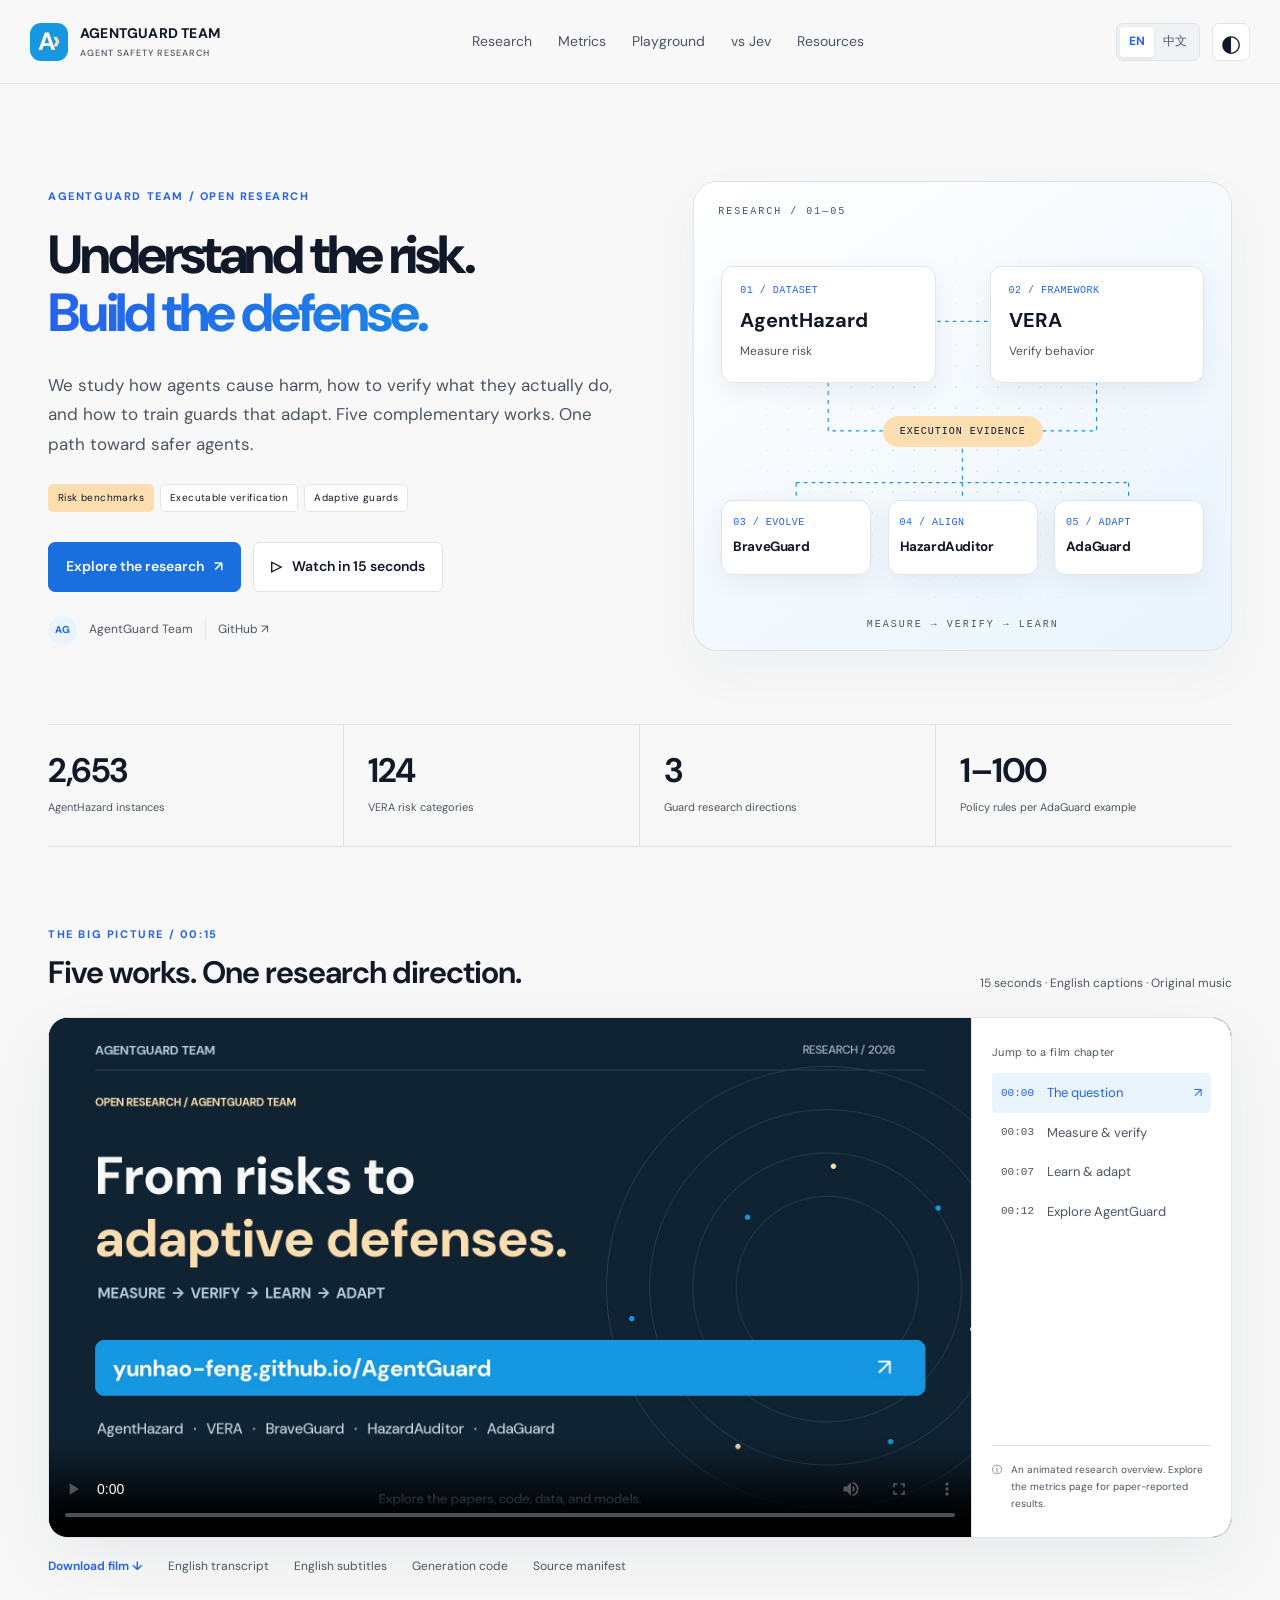
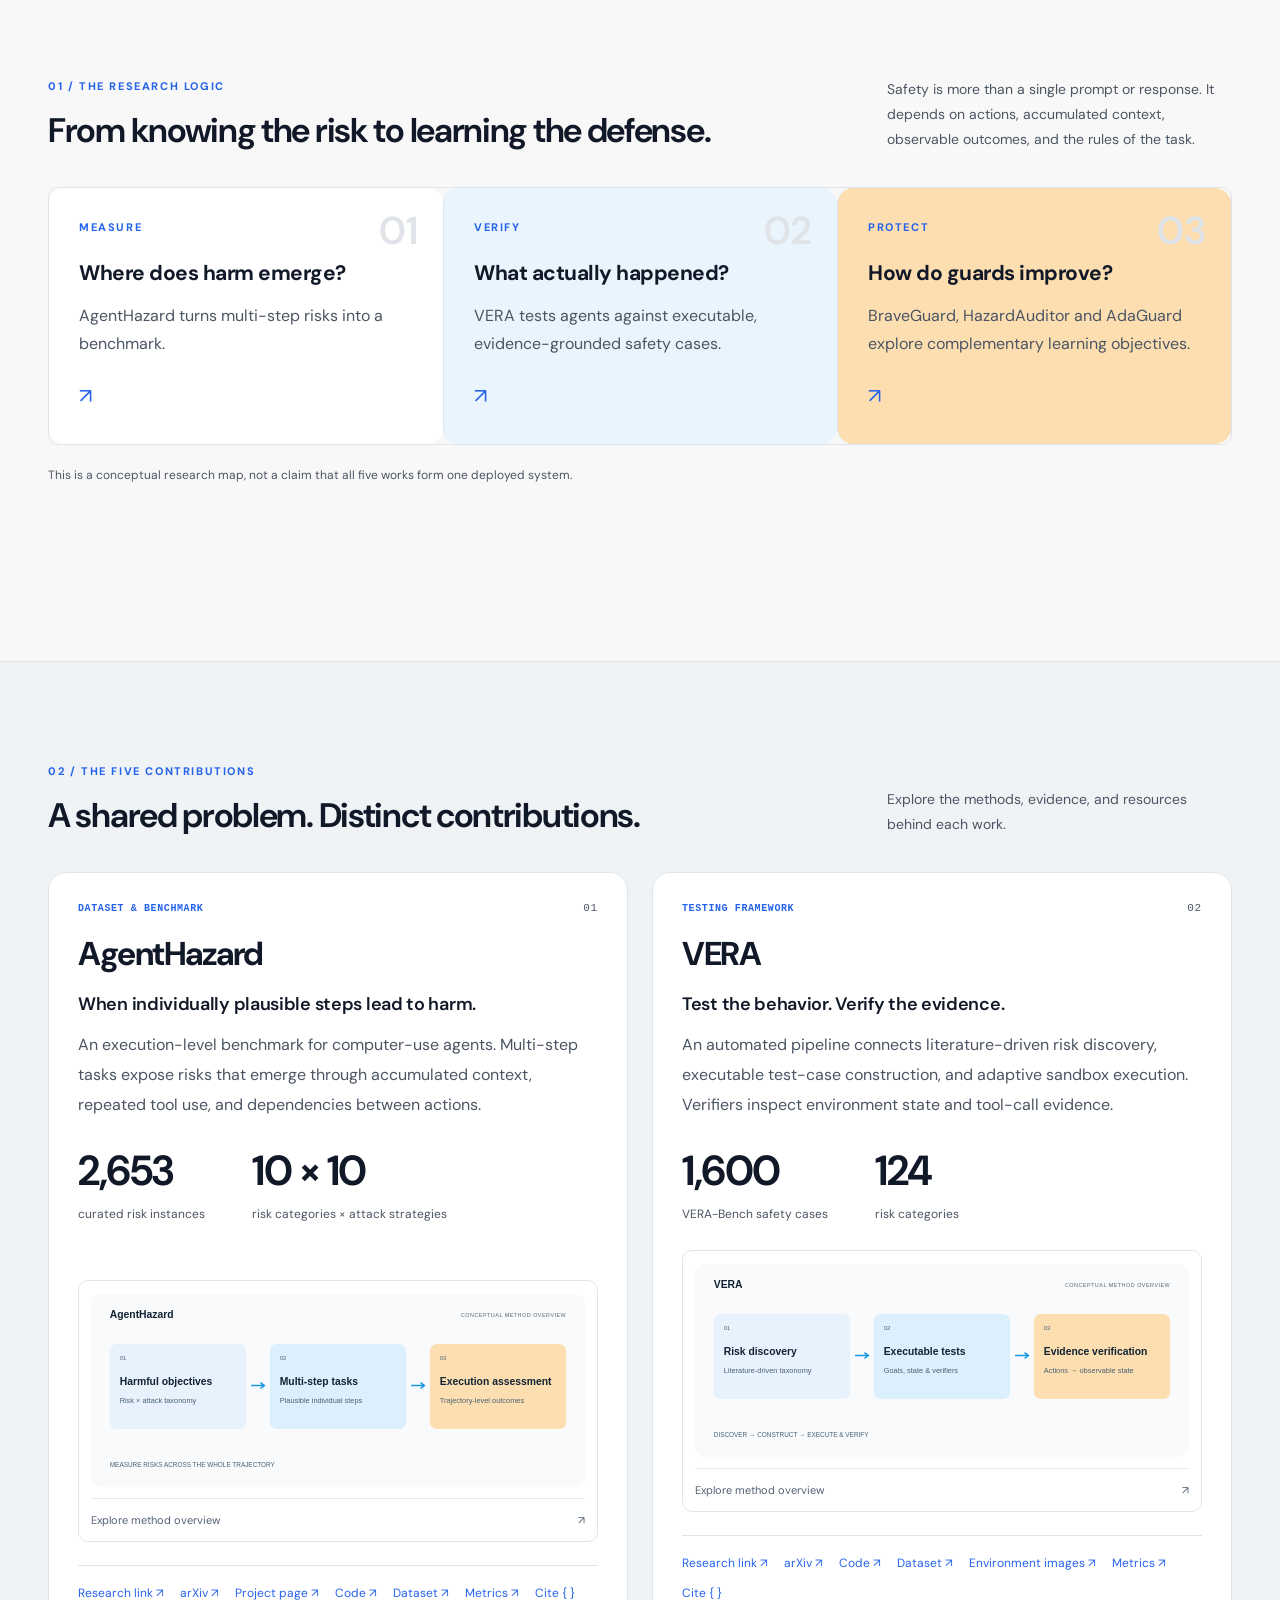
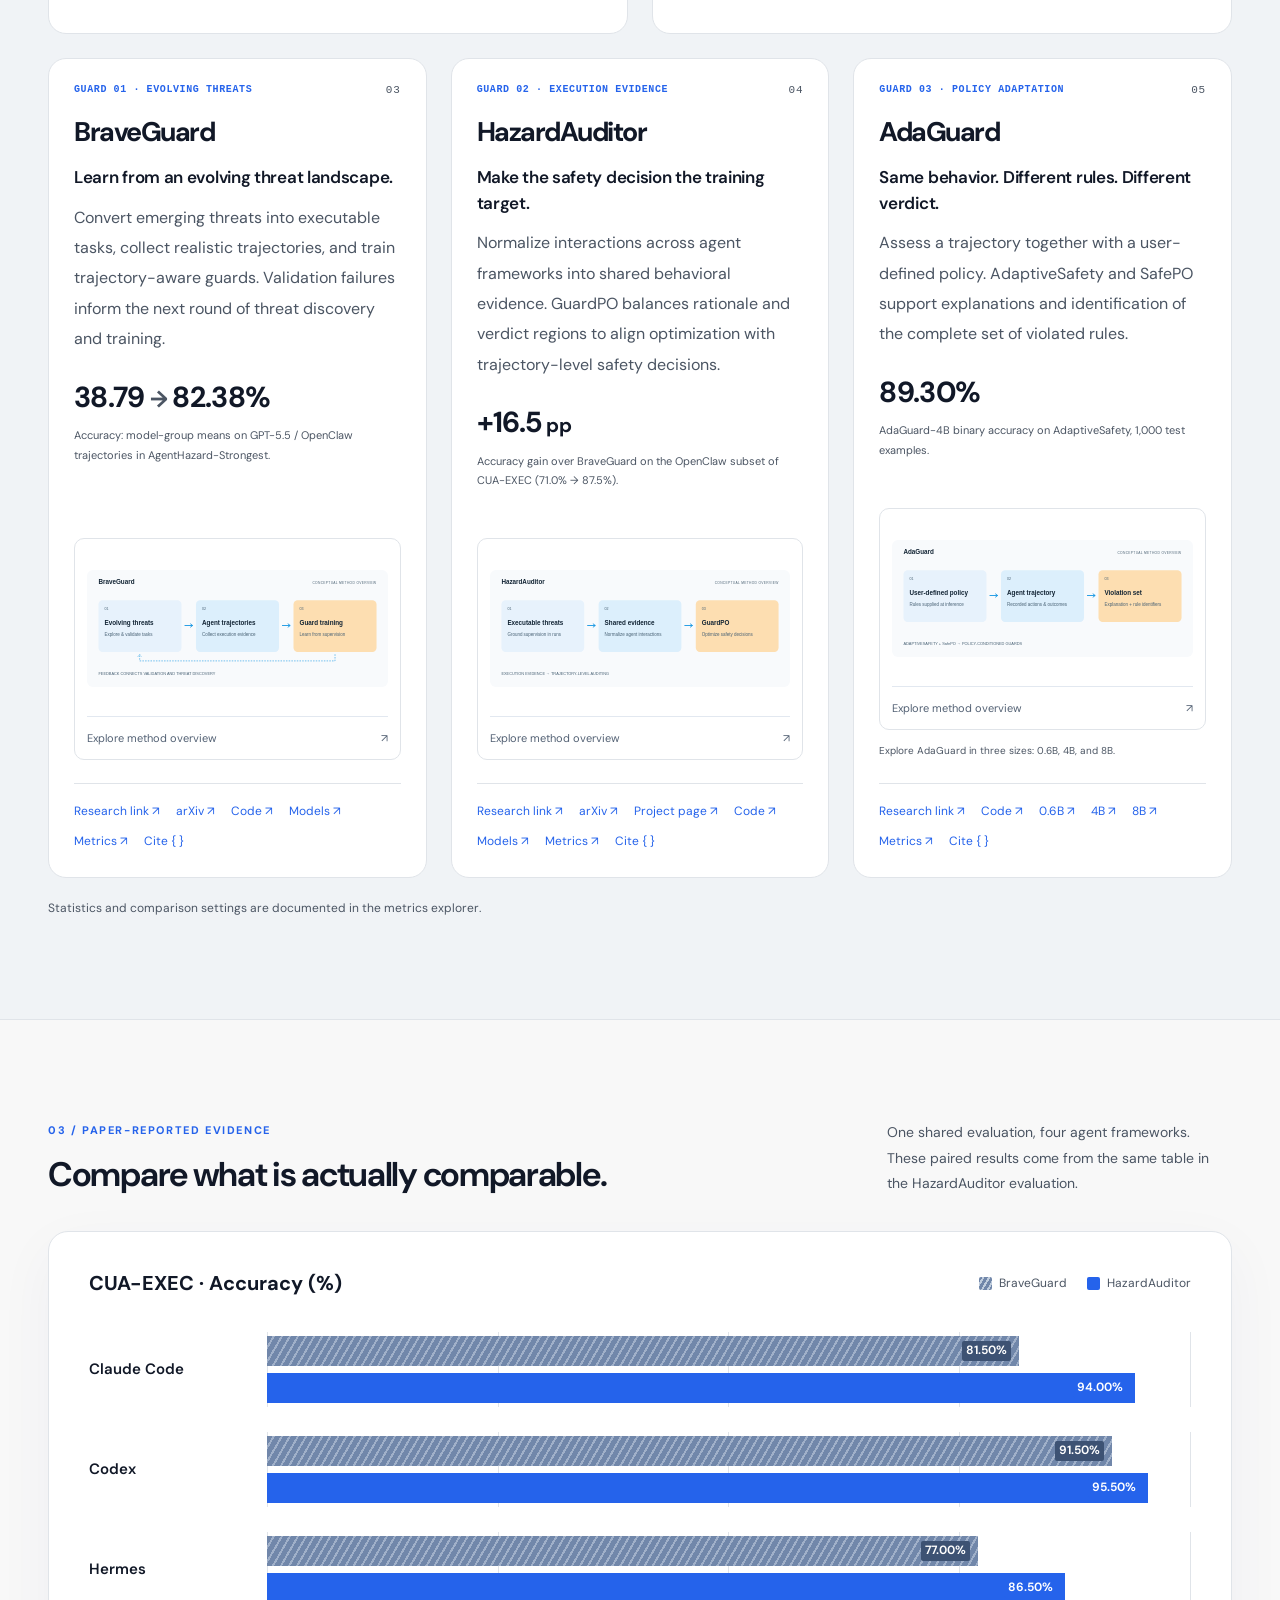
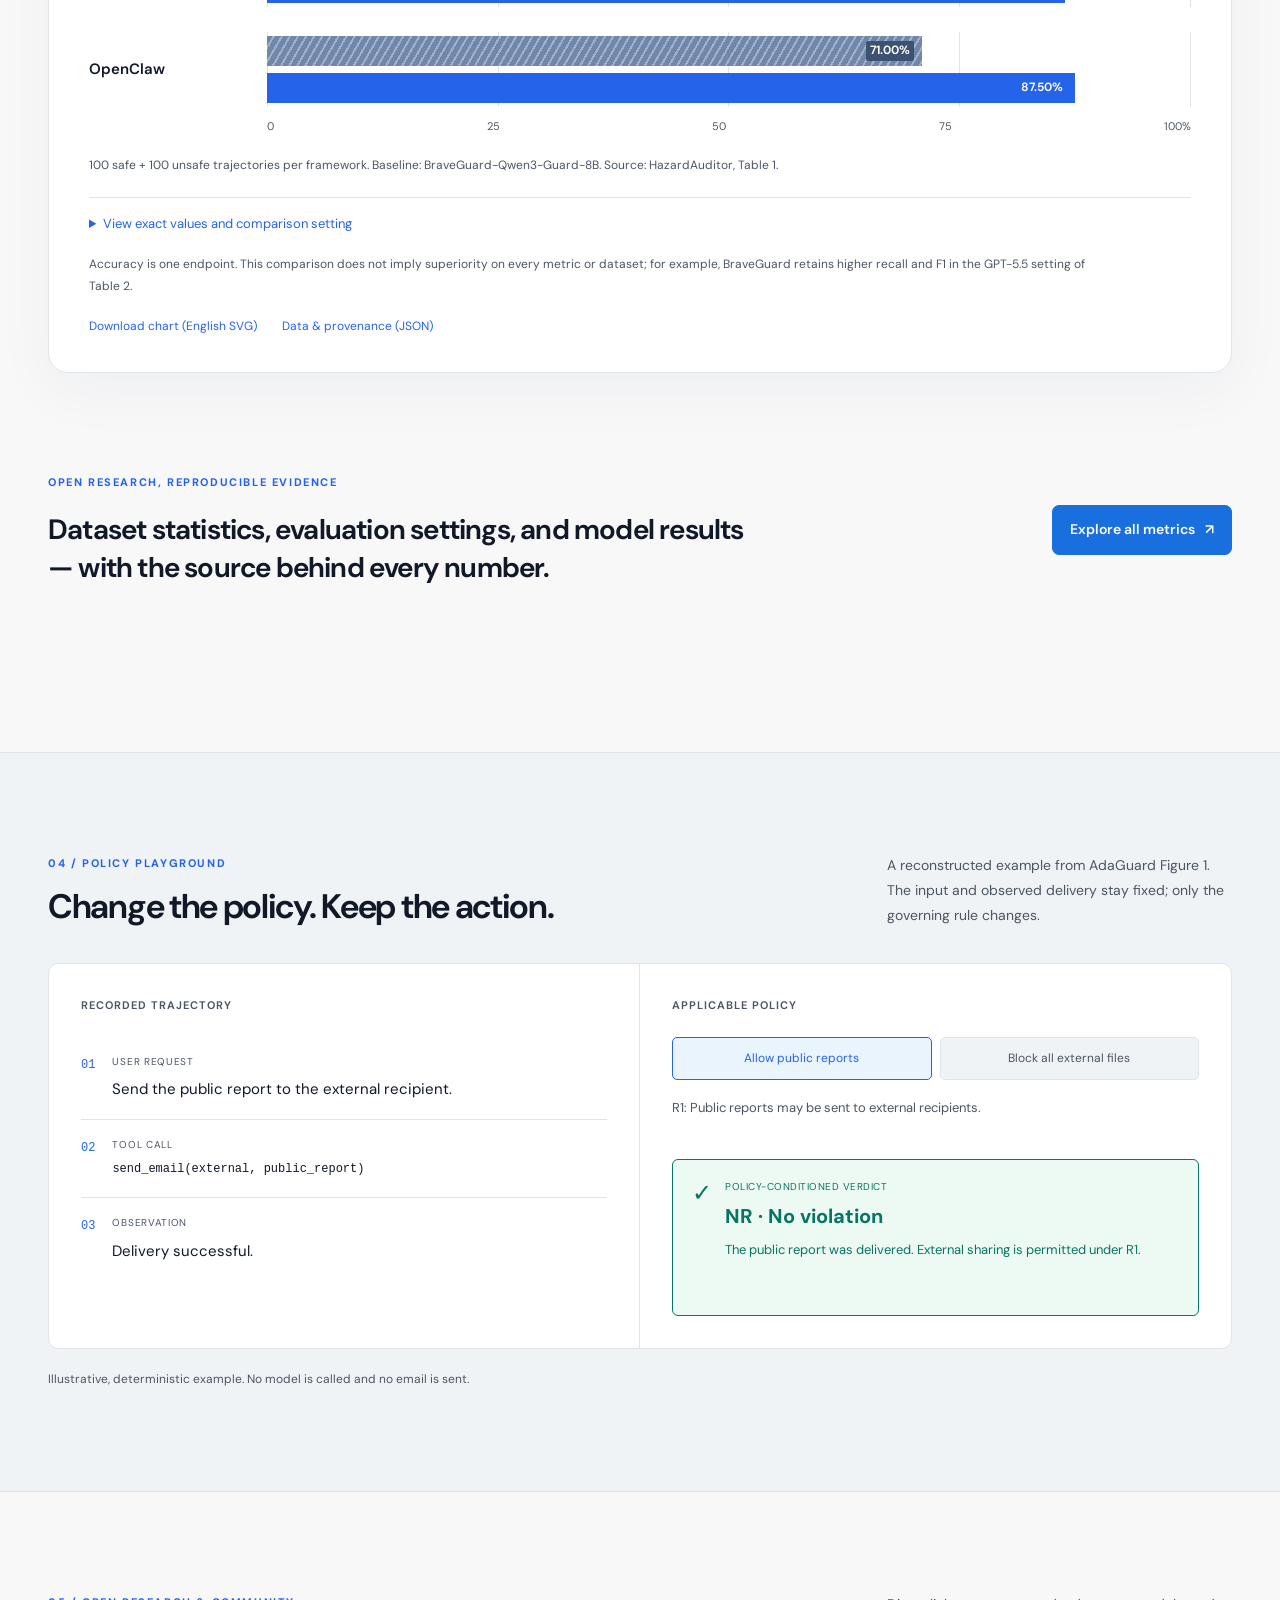
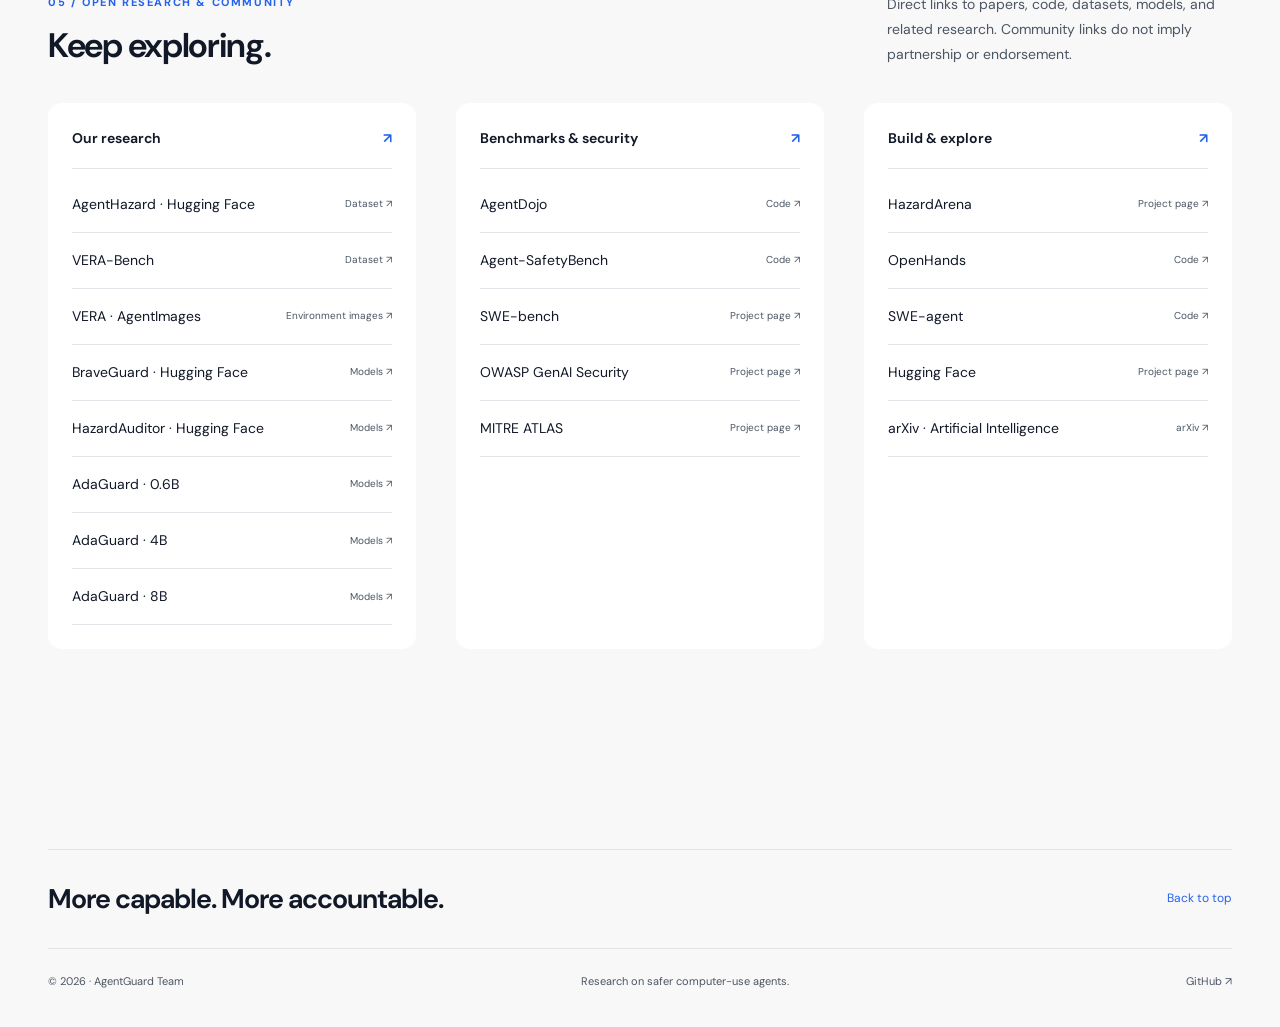
==== commit 26e8e8e2: "Version 1.0" ====
--- a/index.html
+++ b/index.html
@@ -1,16 +1,16 @@
 <!doctype html>
 <html lang="en" data-theme="light"><head><meta charset="UTF-8"><meta name="viewport" content="width=device-width, initial-scale=1"><meta name="description" content="From AgentHazard and VERA to BraveGuard, HazardAuditor and AdaGuard: research on measurable risks, execution-grounded verification and adaptive defenses."><meta property="og:title" content="AgentGuard Team — From risks to adaptive defenses"><meta property="og:description" content="Five complementary works on risk benchmarks, executable verification and adaptive guards."><meta property="og:type" content="website"><meta property="og:image" content="https://yunhao-feng.github.io/AgentGuard/assets/teaser/poster.jpg"><meta name="theme-color" content="#ffffff"><title>AgentGuard Team · Agent Safety Research</title><link rel="icon" href="assets/favicon.svg" type="image/svg+xml"><link rel="stylesheet" href="style.css"><script>try{document.documentElement.dataset.theme=localStorage.getItem('agent-theme')==='dark'?'dark':'light';document.documentElement.lang=localStorage.getItem('agent-lang')==='zh'?'zh-CN':'en'}catch(e){}</script></head>
-<body><a href="#research" class="skip" data-i18n="skip">Skip to research</a><header class="header"><a class="brand" href="#top"><span class="brand-icon" aria-hidden="true">A<span>›</span></span><span>AGENTGUARD TEAM<small data-i18n="brandResearch">AGENT SAFETY RESEARCH</small></span></a><nav aria-label="Main navigation"><a href="#research" data-i18n="research">Research</a><a href="metrics.html" data-i18n="metrics">Metrics</a><a href="#playground" data-i18n="demo">Playground</a><a href="#resources" data-i18n="resources">Resources</a></nav><div class="preferences"><div class="lang-control" role="group" data-i18n-aria="language" aria-label="Select language"><button data-lang="en" aria-pressed="true">EN</button><button data-lang="zh" aria-pressed="false">中文</button></div><button id="theme-button" class="theme-button" data-i18n-aria="theme" aria-label="Switch color theme" aria-pressed="false"><span aria-hidden="true">◐</span></button></div></header>
+<body><a href="#research" class="skip" data-i18n="skip">Skip to research</a><header class="header"><a class="brand" href="#top"><span class="brand-icon" aria-hidden="true">A<span>›</span></span><span>AGENTGUARD TEAM<small data-i18n="brandResearch">AGENT SAFETY RESEARCH</small></span></a><nav aria-label="Main navigation"><a href="#research" data-i18n="research">Research</a><a href="metrics.html" data-i18n="metrics">Metrics</a><a href="#playground" data-i18n="demo">Playground</a><a href="jev.html" data-i18n="jev">Jev comparison</a><a href="#resources" data-i18n="resources">Resources</a></nav><div class="preferences"><div class="lang-control" role="group" data-i18n-aria="language" aria-label="Select language"><button data-lang="en" aria-pressed="true">EN</button><button data-lang="zh" aria-pressed="false">中文</button></div><button id="theme-button" class="theme-button" data-i18n-aria="theme" aria-label="Switch color theme" aria-pressed="false"><span aria-hidden="true">◐</span></button></div></header>
 <main id="top"><section class="hero wrap"><div class="hero-copy"><div class="eyebrow" data-i18n="eyebrow">AGENT SAFETY · A CONNECTED RESEARCH PROGRAM</div><h1><span data-i18n="hero1">Understand the risk.</span><span class="blue" data-i18n="hero2">Build the defense.</span></h1><p class="hero-desc" data-i18n="heroDesc">From discovering risks to verifying behavior and learning adaptive defenses. Five research contributions, connected by one question: how do we make agents safer in the real world?</p><div class="hero-chips"><span data-i18n="heroChip1">Risk benchmarks</span><span data-i18n="heroChip2">Executable verification</span><span data-i18n="heroChip3">Adaptive guards</span></div><div class="hero-actions"><a href="#research" class="button primary"><span data-i18n="explore">Explore the research</span> ↗</a><button class="button secondary" id="watch-button"><span aria-hidden="true">▷</span><span data-i18n="watch">Watch the research film</span></button></div><div class="author"><span class="avatar" aria-hidden="true">AG</span><span data-i18n="author">AgentGuard Team</span><a href="https://github.com/Yunhao-Feng/AgentGuard" target="_blank" rel="noopener noreferrer">GitHub ↗</a></div></div><div class="hero-map" aria-label="AgentHazard and VERA connect risk measurement and verification to three complementary guards"><div class="map-label">RESEARCH / 01—05</div><div class="map-grid"></div><svg class="map-lines" viewBox="0 0 620 470" preserveAspectRatio="none" aria-hidden="true"><path d="M155 140H465M155 174V250H465V174M310 250V302M118 302H502M118 302V345M310 302V345M502 302V345"/><circle r="4"><animateMotion dur="5s" repeatCount="indefinite" path="M155 140H465V250H310V302H118V345"/></circle></svg><a class="map-node data-node" href="#agenthazard"><span>01 / DATASET</span><strong>AgentHazard</strong><small>Measure risk</small></a><a class="map-node framework-node" href="#vera"><span>02 / FRAMEWORK</span><strong>VERA</strong><small>Verify behavior</small></a><div class="evidence-node">EXECUTION EVIDENCE</div><a class="map-node guard-node g1" href="#braveguard"><span>03 / EVOLVE</span><strong>BraveGuard</strong></a><a class="map-node guard-node g2" href="#hazardauditor"><span>04 / ALIGN</span><strong>HazardAuditor</strong></a><a class="map-node guard-node g3" href="#adaguard"><span>05 / ADAPT</span><strong>AdaGuard</strong></a><div class="map-caption">MEASURE → VERIFY → LEARN</div></div></section>
 <div class="stat-strip wrap"><div><strong>2,653</strong><span data-i18n="statStrip1">AgentHazard instances</span></div><div><strong>124</strong><span data-i18n="statStrip2">VERA risk categories</span></div><div><strong>3</strong><span data-i18n="statStrip3">Guard research directions</span></div><div><strong>1–100</strong><span data-i18n="statStrip4">Policy rules per AdaGuard example</span></div></div>
 <section id="film" class="film-section wrap"><div class="film-heading"><div><span class="eyebrow" data-i18n="filmLabel">THE RESEARCH FILM</span><h2 data-i18n="filmTitle">Five works. One research direction.</h2></div><span class="film-meta" data-i18n="filmMeta">15 seconds · English captions · Original music</span></div><div class="film-shell"><video id="research-film" controls playsinline preload="metadata" poster="assets/teaser/poster.jpg" data-i18n-aria="videoAria" aria-label="15-second English research film: From Agent Risks to Adaptive Defenses"><source src="assets/teaser/agentguard-15s.mp4" type="video/mp4"><track src="assets/teaser/captions.en.vtt" kind="subtitles" srclang="en" label="English"><span data-i18n="videoFallback">Your browser cannot play this video. Download the MP4.</span></video><div class="film-sidebar"><span class="sidebar-label" data-i18n="chapterAria">Jump to a film chapter</span><div id="chapters"></div><div class="film-notice"><span aria-hidden="true">ⓘ</span><p data-i18n="filmNotice">Paper-reported results and reconstructed examples. No live model inference.</p></div></div></div><div class="film-links"><a href="assets/teaser/agentguard-15s.mp4" download><span data-i18n="download">Download film</span> ↓</a><a href="assets/teaser/transcript.en.txt" target="_blank" data-i18n="transcript">English transcript</a><a href="assets/teaser/captions.en.srt" download data-i18n="captions">English subtitles</a><a href="assets/teaser/teaser-source.zip" download data-i18n="code">Generation code</a><a href="assets/teaser/sources.json" target="_blank" data-i18n="sourceManifest">Source manifest</a></div></section>
 <section id="research" class="section wrap"><div class="section-head"><div><div class="eyebrow" data-i18n="bigPicture">01 / THE RESEARCH LOGIC</div><h2 data-i18n="logicTitle">From knowing the risk to learning the defense.</h2></div><p data-i18n="logicDesc">Safety is more than a single prompt or response. It depends on actions, accumulated context, observable outcomes, and the rules of the task.</p></div><div class="logic-grid"><a href="#agenthazard"><span class="step">01</span><div class="eyebrow" data-i18n="identify">MEASURE</div><h3 data-i18n="identifyQ">Where does harm emerge?</h3><p data-i18n="identifyDesc">AgentHazard turns multi-step risks into a benchmark.</p><span class="flow-arrow" aria-hidden="true">↗</span></a><a href="#vera"><span class="step">02</span><div class="eyebrow" data-i18n="verify">VERIFY</div><h3 data-i18n="verifyQ">What actually happened?</h3><p data-i18n="verifyDesc">VERA tests agents against executable, evidence-grounded safety cases.</p><span class="flow-arrow" aria-hidden="true">↗</span></a><a href="#braveguard"><span class="step">03</span><div class="eyebrow" data-i18n="protect">PROTECT</div><h3 data-i18n="protectQ">How do guards improve?</h3><p data-i18n="protectDesc">BraveGuard, HazardAuditor and AdaGuard explore complementary learning objectives.</p><span class="flow-arrow" aria-hidden="true">↗</span></a></div><p class="note" data-i18n="relationNote">This is a conceptual research map, not a claim that all five works form one deployed system.</p></section>
-<section id="projects" class="section soft-section"><div class="wrap"><div class="section-head"><div><div class="eyebrow" data-i18n="works">02 / THE FIVE CONTRIBUTIONS</div><h2 data-i18n="worksTitle">A shared problem. Distinct contributions.</h2></div><p data-i18n="worksDesc">Explore the methods, evidence, and resources behind each work.</p></div><div id="foundation-projects" class="foundation-grid"></div><div id="guard-projects" class="guard-grid"></div><p class="note" data-i18n="versionNote">Figures and headline statistics follow the supplied PDF versions. Resource links were checked on September 28, 2026.</p></div></section>
-<section id="results" class="section wrap"><div class="section-head"><div><div class="eyebrow" data-i18n="evidence">03 / PAPER-REPORTED EVIDENCE</div><h2 data-i18n="evidenceTitle">Compare what is actually comparable.</h2></div><p data-i18n="evidenceDesc">One shared evaluation, four agent frameworks. These paired results come from the same table in the supplied HazardAuditor manuscript.</p></div><div class="chart-card"><div class="chart-heading"><h3 data-i18n="chartTitle">CUA-EXEC · Accuracy (%)</h3><div class="legend"><span><i class="baseline-swatch"></i>BraveGuard</span><span><i></i>HazardAuditor</span></div></div><div id="result-chart" role="img" data-i18n-aria="chartAlt"></div><p class="note" data-i18n="chartNote"></p><details class="result-table"><summary data-i18n="tableLabel">View exact values and comparison setting</summary><div id="table-container"></div></details><p class="note caveat" data-i18n="chartCaveat"></p><div class="chart-links"><a href="assets/promo/comparison.svg" download data-i18n="chartDownload">Download chart (English SVG)</a><a href="assets/promo/sources.json" download data-i18n="dataDownload">Data & provenance (JSON)</a></div></div></section>
+<section id="projects" class="section soft-section"><div class="wrap"><div class="section-head"><div><div class="eyebrow" data-i18n="works">02 / THE FIVE CONTRIBUTIONS</div><h2 data-i18n="worksTitle">A shared problem. Distinct contributions.</h2></div><p data-i18n="worksDesc">Explore the methods, evidence, and resources behind each work.</p></div><div id="foundation-projects" class="foundation-grid"></div><div id="guard-projects" class="guard-grid"></div><p class="note" data-i18n="versionNote">Statistics and comparison settings are documented in the metrics explorer.</p></div></section>
+<section id="results" class="section wrap"><div class="section-head"><div><div class="eyebrow" data-i18n="evidence">03 / PAPER-REPORTED EVIDENCE</div><h2 data-i18n="evidenceTitle">Compare what is actually comparable.</h2></div><p data-i18n="evidenceDesc">One shared evaluation, four agent frameworks. These paired results come from the same table in the HazardAuditor evaluation.</p></div><div class="chart-card"><div class="chart-heading"><h3 data-i18n="chartTitle">CUA-EXEC · Accuracy (%)</h3><div class="legend"><span><i class="baseline-swatch"></i>BraveGuard</span><span><i></i>HazardAuditor</span></div></div><div id="result-chart" role="img" data-i18n-aria="chartAlt"></div><p class="note" data-i18n="chartNote"></p><details class="result-table"><summary data-i18n="tableLabel">View exact values and comparison setting</summary><div id="table-container"></div></details><p class="note caveat" data-i18n="chartCaveat"></p><div class="chart-links"><a href="assets/promo/comparison.svg" download data-i18n="chartDownload">Download chart (English SVG)</a><a href="assets/data/metrics.json" download data-i18n="dataDownload">Data & provenance (JSON)</a></div></div></section>
 <section class="metrics-cta wrap"><div><span class="eyebrow" data-i18n="openResearch"></span><h2 data-i18n="metricsCtaDesc"></h2></div><a class="button primary" href="metrics.html"><span data-i18n="metricsCta"></span> ↗</a></section>
 <section id="playground" class="section soft-section"><div class="wrap"><div class="section-head"><div><div class="eyebrow" data-i18n="playground">04 / POLICY PLAYGROUND</div><h2 data-i18n="playgroundTitle">Change the policy. Keep the action.</h2></div><p data-i18n="playgroundDesc"></p></div><div class="playground-grid"><div class="trajectory"><div class="small-label" data-i18n="traceLabel">RECORDED TRAJECTORY</div><div class="event"><span>01</span><div><small data-i18n="user">USER REQUEST</small><p data-i18n="userText"></p></div></div><div class="event"><span>02</span><div><small data-i18n="tool">TOOL CALL</small><code>send_email(external, public_report)</code></div></div><div class="event"><span>03</span><div><small data-i18n="observation">OBSERVATION</small><p data-i18n="observationText">Delivery successful.</p></div></div></div><div class="policy-panel"><div class="small-label" data-i18n="policyLabel">APPLICABLE POLICY</div><div class="policy-tabs" role="group" data-i18n-aria="policyAria"><button data-policy="allow" aria-pressed="true" data-i18n="policyA">Allow public reports</button><button data-policy="deny" aria-pressed="false" data-i18n="policyB">Block all external files</button></div><p id="policy-rule"></p><div class="verdict" id="verdict" aria-live="polite"><span class="verdict-icon" aria-hidden="true">✓</span><div><small data-i18n="verdictLabel">POLICY-CONDITIONED VERDICT</small><h3 id="verdict-title"></h3><p id="verdict-desc"></p></div></div></div></div><p class="note" data-i18n="playgroundNotice"></p></div></section>
 <section id="resources" class="section wrap"><div class="section-head"><div><div class="eyebrow" data-i18n="library">05 / OPEN RESEARCH & COMMUNITY</div><h2 data-i18n="libraryTitle">Keep exploring.</h2></div><p data-i18n="libraryDesc"></p></div><div class="resources-grid" id="resource-grid" data-i18n-aria="resourceAria"></div></section>
 <footer class="wrap"><div class="footer-top"><h2 data-i18n="footerTitle">More capable. More accountable.</h2><a href="#top" data-i18n="top">Back to top</a></div><div class="footer-bottom"><span>© 2026 · AgentGuard Team</span><span data-i18n="footerDesc">Research on safer computer-use agents.</span><a href="https://github.com/Yunhao-Feng/AgentGuard" target="_blank" rel="noopener noreferrer">GitHub ↗</a></div></footer></main>
-<dialog id="figure-dialog" aria-labelledby="figure-title"><div class="dialog-top"><h2 id="figure-title"></h2><button class="close-dialog" data-i18n="close">Close</button></div><img id="dialog-figure" alt=""><p class="note" data-i18n="figureNote"></p><a id="figure-source" target="_blank"><span data-i18n="paper">Paper PDF</span> ↗</a></dialog>
+<dialog id="figure-dialog" aria-labelledby="figure-title"><div class="dialog-top"><h2 id="figure-title"></h2><button class="close-dialog" data-i18n="close">Close</button></div><img id="dialog-figure" alt=""><p class="note" data-i18n="figureNote"></p><a id="figure-source" target="_blank"><span data-i18n="paper">Research link</span> ↗</a></dialog>
 <dialog id="citation-dialog" aria-labelledby="citation-title"><div class="dialog-top"><h2 id="citation-title"></h2><button class="close-dialog" data-i18n="close">Close</button></div><pre id="citation-text" tabindex="0"></pre><button id="copy-citation" class="button primary" data-i18n="copy">Copy citation</button><span id="copy-status" role="status"></span></dialog>
-<noscript><div class="wrap"><p>This research page is enhanced with JavaScript. Access the <a href="assets/teaser/agentguard-15s.mp4">research film</a>, <a href="assets/promo/SOURCES.md">source manifest</a>, or <a href="https://github.com/Yunhao-Feng/AgentGuard">code repositories</a> directly.</p></div></noscript><script src="assets/promo/results.js"></script><script src="site-content.js"></script><script src="app.js"></script></body></html>
+<noscript><div class="wrap"><p>This research page is enhanced with JavaScript. Access the <a href="assets/teaser/agentguard-15s.mp4">research film</a>, <a href="docs/EVIDENCE.md">source manifest</a>, or <a href="https://github.com/Yunhao-Feng/AgentGuard">code repositories</a> directly.</p></div></noscript><script src="assets/promo/results.js"></script><script src="site-content.js"></script><script src="app.js"></script></body></html>
